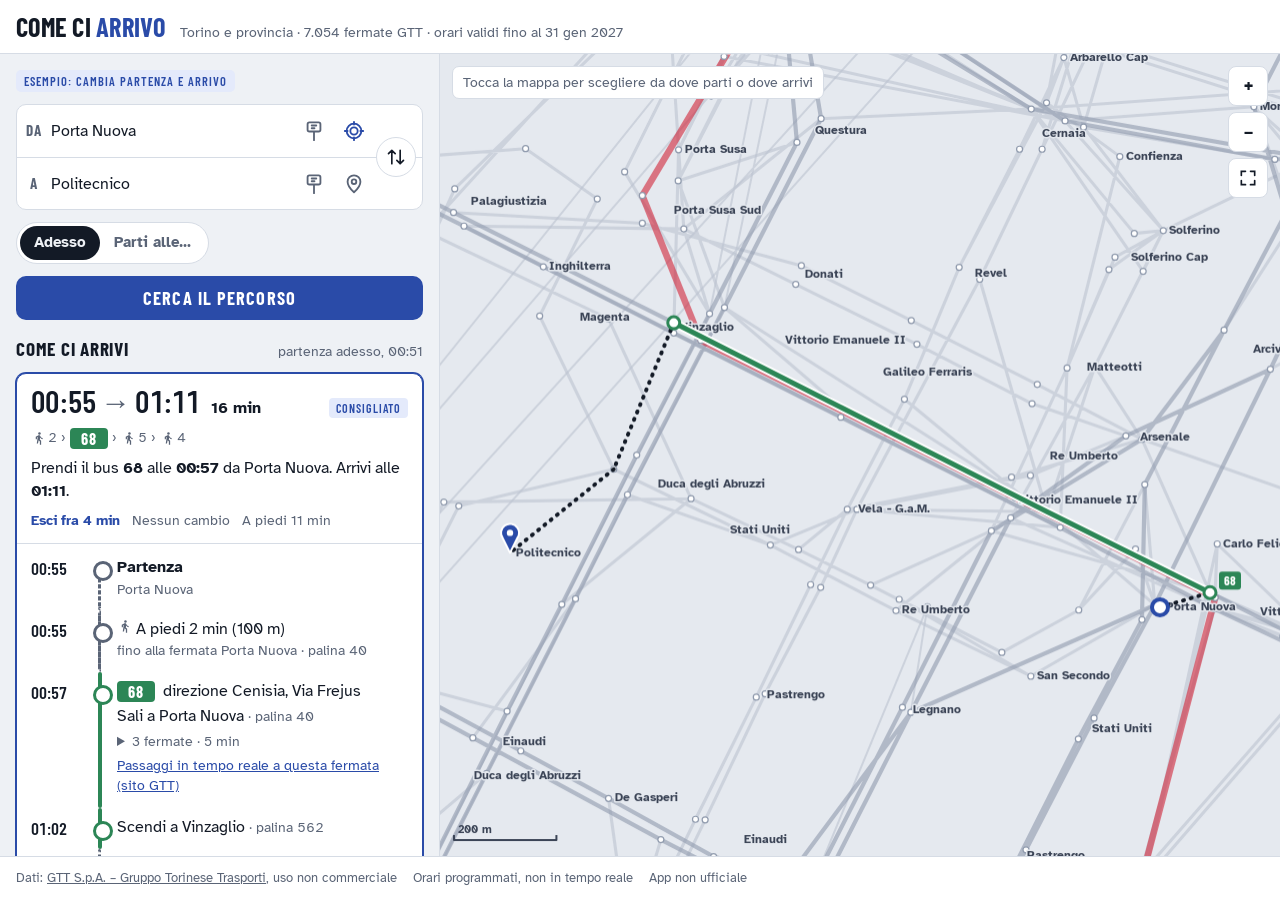
==== docs/index.html @ 172649d7 "Prima versione di Come ci arrivo Web app per Torino: dati partenza e arrivo indica linea GTT, fermat" ====
<!doctype html>
<html lang="it">
<head>
<meta charset="utf-8">
<meta name="viewport" content="width=device-width,initial-scale=1,viewport-fit=cover">
<meta name="theme-color" content="#2a4ba8">
<meta name="description" content="Percorsi con bus, tram e metro GTT a Torino: linea da prendere e orario di arrivo.">
<link rel="manifest" href="manifest.webmanifest">
<link rel="icon" href="icon-192.png">
<link rel="apple-touch-icon" href="icon-180.png">
<meta name="apple-mobile-web-app-capable" content="yes">
<meta name="apple-mobile-web-app-title" content="Come ci arrivo">
<style>:root{padding-top:env(safe-area-inset-top,0px);padding-bottom:env(safe-area-inset-bottom,0px)}[hidden]{display:none!important}</style>
</head>
<body>
<title>Come ci arrivo</title>
<meta name="claude:viewport-fit-sides" content="cover">
<link rel="preconnect" href="https://fonts.googleapis.com">
<link rel="preconnect" href="https://fonts.gstatic.com" crossorigin>
<link rel="stylesheet" href="https://fonts.googleapis.com/css2?family=Atkinson+Hyperlegible:wght@400;700&family=Barlow+Condensed:wght@400;600;700&display=swap">
<style>
/* Layout: pannello del viaggio a sinistra (sopra, su telefono), mappa della rete GTT a destra.
   Tono: palina di fermata. Numeri di linea su targhette, orari grandi in carattere condensato. */
:root {
  --bg: #eef1f5;
  --surface: #ffffff;
  --surface-2: #f6f8fb;
  --ink: #131a26;
  --muted: #5a6476;
  --line: #d6dce5;
  --accent: #2a4ba8;
  --accent-ink: #ffffff;
  --accent-soft: #e4eafb;
  --warn: #9a5b00;
  --metro: #d3263a;
  --tram: #b97800;
  --bus: #2c8656;
  --extra: #6a4bb0;
  --tour: #9a5a2a;
  --map-bg: #e5e9ef;
  --net: #bcc4d1;
  --net-strong: #8f9aad;
  --map-label: #3b4456;
  --display: "Barlow Condensed", "Arial Narrow", "Roboto Condensed", sans-serif;
  --body: "Atkinson Hyperlegible", system-ui, -apple-system, "Segoe UI", sans-serif;
  --r: 10px;
}
@media (prefers-color-scheme: dark) {
  :root:not([data-theme="light"]) {
    --bg: #0d121b; --surface: #151c28; --surface-2: #1b2331; --ink: #e8ecf3; --muted: #98a2b5;
    --line: #2a3445; --accent: #8fa8f0; --accent-ink: #0d121b; --accent-soft: #1f2b47; --warn: #e0a64a;
    --metro: #f05a69; --tram: #e2a33a; --bus: #4fbf85; --extra: #a58ae6; --tour: #d19162;
    --map-bg: #101722; --net: #2b3546; --net-strong: #48546b; --map-label: #b7c0d0;
    color-scheme: dark;
  }
}
:root[data-theme="dark"] {
  --bg: #0d121b; --surface: #151c28; --surface-2: #1b2331; --ink: #e8ecf3; --muted: #98a2b5;
  --line: #2a3445; --accent: #8fa8f0; --accent-ink: #0d121b; --accent-soft: #1f2b47; --warn: #e0a64a;
  --metro: #f05a69; --tram: #e2a33a; --bus: #4fbf85; --extra: #a58ae6; --tour: #d19162;
  --map-bg: #101722; --net: #2b3546; --net-strong: #48546b; --map-label: #b7c0d0;
  color-scheme: dark;
}

html, body { height: 100%; }
body {
  margin: 0;
  background: var(--bg);
  color: var(--ink);
  font: 16px/1.45 var(--body);
  -webkit-font-smoothing: antialiased;
}
* { box-sizing: border-box; }
button, input { font: inherit; color: inherit; }
:focus-visible { outline: 2px solid var(--accent); outline-offset: 2px; }

.app {
  min-height: 100%;
  display: grid;
  grid-template-rows: auto 1fr auto;
}

/* ---- testata ---- */
.bar {
  display: flex; flex-wrap: wrap; align-items: baseline; gap: 4px 14px;
  padding-block: 14px 10px;
  padding-left: max(16px, env(safe-area-inset-left, 0px));
  padding-right: max(16px, env(safe-area-inset-right, 0px));
  border-bottom: 1px solid var(--line);
  background: var(--surface);
}
.brand {
  margin: 0;
  font: 700 1.65rem/1 var(--display);
  letter-spacing: 0.01em;
  text-transform: uppercase;
}
.brand span { color: var(--accent); }
.feedinfo { margin: 0; color: var(--muted); font-size: 0.85rem; }

/* ---- impaginazione ---- */
.layout { display: grid; grid-template-columns: 1fr; min-height: 0; }
.panel {
  min-width: 0;
  padding-block: 16px 24px;
  padding-left: max(16px, env(safe-area-inset-left, 0px));
  padding-right: max(16px, env(safe-area-inset-right, 0px));
  display: grid; gap: 18px; align-content: start;
}
.map-wrap {
  position: relative;
  height: 62vh; min-height: 340px;
  background: var(--map-bg);
  border-top: 1px solid var(--line);
  overflow: hidden;
}
@media (min-width: 900px) {
  .app { height: 100%; }
  .layout { grid-template-columns: minmax(380px, 440px) 1fr; overflow: hidden; }
  .panel { overflow-y: auto; border-right: 1px solid var(--line); background: var(--bg); }
  .map-wrap { height: auto; min-height: 0; border-top: 0; }
}

/* ---- modulo ---- */
.plan { display: grid; gap: 12px; }
.fields {
  position: relative;
  display: grid; gap: 0;
  background: var(--surface);
  border: 1px solid var(--line);
  border-radius: var(--r);
}
.field { position: relative; display: grid; grid-template-columns: 34px 1fr auto; align-items: center; min-width: 0; }
.field + .field { border-top: 1px solid var(--line); }
.field label {
  justify-self: center;
  font: 700 0.95rem/1 var(--display); text-transform: uppercase; letter-spacing: 0.06em;
  color: var(--muted);
}
.field input {
  width: 100%; min-width: 0;
  border: 0; background: transparent;
  padding: 14px 6px 14px 0;
  font-size: 1.02rem;
}
.field input:focus { outline: none; }
.field:focus-within { box-shadow: inset 3px 0 0 var(--accent); }
.field input::placeholder { color: var(--muted); opacity: 0.85; }
.field-tools { display: flex; gap: 0; padding-right: 48px; }
.icon-btn {
  display: inline-grid; place-items: center;
  width: 40px; height: 40px;
  border: 0; border-radius: 8px; background: transparent; color: var(--muted);
  cursor: pointer;
}
.icon-btn:hover { background: var(--surface-2); color: var(--ink); }
.icon-btn svg { width: 22px; height: 22px; }
.icon-btn.gps { color: var(--accent); }
.icon-btn.palina[aria-pressed="true"] { background: var(--accent-soft); color: var(--accent); }
.suggest .s-hint { padding: 10px; color: var(--muted); font-size: 0.9rem; cursor: default; }
.suggest .s-hint:hover { background: none; }
.suggest .s-kind.pal { color: var(--accent); font-variant-numeric: tabular-nums; }
.swap {
  position: absolute; right: 6px; top: 50%; transform: translateY(-50%);
  width: 40px; height: 40px; border-radius: 50%;
  border: 1px solid var(--line); background: var(--surface); color: var(--ink);
  display: grid; place-items: center; cursor: pointer; z-index: 2;
}
.swap:hover { border-color: var(--accent); color: var(--accent); }
.swap svg { width: 20px; height: 20px; }

.suggest {
  position: absolute; left: 0; right: 0; top: 100%; z-index: 30;
  margin: 4px 0 0; padding: 4px; list-style: none;
  background: var(--surface); border: 1px solid var(--line); border-radius: var(--r);
  box-shadow: 0 10px 28px rgb(10 20 40 / 0.18);
  max-height: 340px; overflow-y: auto;
}
.suggest li {
  display: grid; grid-template-columns: 1fr auto; gap: 0 10px; align-items: center;
  padding: 8px 10px; border-radius: 7px; cursor: pointer;
}
.suggest li[aria-selected="true"], .suggest li:hover { background: var(--accent-soft); }
.suggest .s-name { font-weight: 700; min-width: 0; overflow-wrap: anywhere; }
.suggest .s-sub { grid-column: 1; color: var(--muted); font-size: 0.85rem; min-width: 0; overflow-wrap: anywhere; }
.suggest .s-kind {
  grid-column: 2; grid-row: 1 / span 2;
  font: 600 0.78rem/1 var(--display); text-transform: uppercase; letter-spacing: 0.06em; color: var(--muted);
}
.suggest .s-head {
  padding: 8px 10px 4px; cursor: default;
  font: 600 0.78rem/1 var(--display); text-transform: uppercase; letter-spacing: 0.08em; color: var(--muted);
}
.suggest .s-head:hover { background: none; }

.when { display: flex; flex-wrap: wrap; gap: 8px; align-items: center; }
.seg { display: inline-flex; border: 1px solid var(--line); border-radius: 999px; background: var(--surface); padding: 3px; }
.seg button {
  border: 0; background: transparent; border-radius: 999px; padding: 6px 14px; cursor: pointer;
  font-weight: 700; font-size: 0.92rem; color: var(--muted);
}
.seg button[aria-pressed="true"] { background: var(--ink); color: var(--bg); }
.when-at { display: flex; gap: 6px; flex-wrap: wrap; }
.when-at input {
  border: 1px solid var(--line); border-radius: 8px; background: var(--surface);
  padding: 6px 8px; min-height: 38px;
}
.go {
  border: 0; border-radius: var(--r); cursor: pointer;
  background: var(--accent); color: var(--accent-ink);
  padding: 13px 16px;
  font: 700 1.15rem/1 var(--display); text-transform: uppercase; letter-spacing: 0.06em;
}
.go:hover { filter: brightness(1.08); }
.msg { margin: 0; color: var(--warn); font-size: 0.92rem; }
.msg:empty { display: none; }
.example {
  justify-self: start;
  font: 600 0.78rem/1 var(--display); text-transform: uppercase; letter-spacing: 0.08em;
  color: var(--accent); background: var(--accent-soft); padding: 5px 8px; border-radius: 5px;
}

/* ---- risultati ---- */
.results { display: grid; gap: 10px; }
.results-head { display: flex; justify-content: space-between; align-items: baseline; gap: 8px; flex-wrap: wrap; }
.results-head h2 { margin: 0; font: 700 1.2rem/1.1 var(--display); text-transform: uppercase; letter-spacing: 0.04em; }
.results-head p { margin: 0; color: var(--muted); font-size: 0.88rem; }
.empty {
  margin: 0; padding: 14px 16px; border: 1px dashed var(--line); border-radius: var(--r);
  color: var(--muted); background: var(--surface);
}
.empty strong { color: var(--ink); }

.trip {
  background: var(--surface); border: 1px solid var(--line); border-radius: var(--r);
  overflow: hidden;
}
.trip[aria-current="true"] { border-color: var(--accent); box-shadow: 0 0 0 1px var(--accent); }
.trip-sum {
  display: grid; gap: 8px; width: 100%; text-align: left;
  padding: 12px 14px; border: 0; background: transparent; cursor: pointer;
}
.trip-top { display: flex; align-items: baseline; gap: 10px; flex-wrap: wrap; }
.times { font: 600 1.9rem/1 var(--display); font-variant-numeric: tabular-nums; letter-spacing: 0.01em; }
.times .arrow { color: var(--muted); font-weight: 400; margin: 0 4px; }
.dur { font-weight: 700; }
.tag {
  margin-left: auto;
  font: 600 0.75rem/1 var(--display); text-transform: uppercase; letter-spacing: 0.08em;
  padding: 4px 7px; border-radius: 4px; background: var(--accent-soft); color: var(--accent);
}
.tag.quiet { background: var(--surface-2); color: var(--muted); }
.lead { margin: 0; font-size: 1rem; }
.lead b { font-weight: 700; }
.meta { margin: 0; color: var(--muted); font-size: 0.86rem; display: flex; flex-wrap: wrap; gap: 2px 12px; }
.meta .soon { color: var(--accent); font-weight: 700; }

.chain { display: flex; flex-wrap: wrap; align-items: center; gap: 4px; }
.chain .sep { color: var(--muted); font-size: 0.8rem; }
.walkchip { display: inline-flex; align-items: center; gap: 2px; color: var(--muted); font-size: 0.86rem; font-variant-numeric: tabular-nums; }
.walkchip svg { width: 15px; height: 15px; }

.badge {
  display: inline-flex; align-items: center; justify-content: center;
  min-width: 2.3em; padding: 3px 6px 2px; border-radius: 4px;
  font: 700 1.02rem/1 var(--display); letter-spacing: 0.02em; color: #fff;
  background: var(--bus);
}
.badge.m-metro { background: var(--metro); }
.badge.m-tram { background: var(--tram); }
.badge.m-extra { background: var(--extra); }
.badge.m-tour { background: var(--tour); }
:root[data-theme="dark"] .badge { color: #0d121b; }
@media (prefers-color-scheme: dark) { :root:not([data-theme="light"]) .badge { color: #0d121b; } }

/* ---- passi del viaggio ---- */
.steps { list-style: none; margin: 0; padding: 4px 14px 14px; border-top: 1px solid var(--line); }
.step { display: grid; grid-template-columns: 52px 18px 1fr; gap: 0 8px; }
.step .st-time { font: 600 1.05rem/1.5 var(--display); font-variant-numeric: tabular-nums; padding-top: 8px; }
.step .st-rail { position: relative; }
.step .st-rail::before {
  content: ""; position: absolute; left: 7px; top: 0; bottom: 0; width: 4px; border-radius: 2px;
  background: var(--rail, var(--line));
}
.step.walk .st-rail::before { background: none; border-left: 3px dotted var(--muted); width: 0; left: 7px; }
.step .st-rail::after {
  content: ""; position: absolute; left: 2px; top: 13px; width: 14px; height: 14px; border-radius: 50%;
  background: var(--surface); border: 3px solid var(--rail, var(--muted));
}
.step.walk .st-rail::after { border-color: var(--muted); }
.step.end .st-rail::before { bottom: auto; height: 20px; }
.step.start .st-rail::before { top: 20px; }
.st-body { padding: 8px 0 10px; min-width: 0; }
.st-body p { margin: 0; overflow-wrap: anywhere; }
.st-body .st-sub { color: var(--muted); font-size: 0.88rem; }
.st-body .st-line { display: flex; gap: 8px; align-items: center; flex-wrap: wrap; margin-bottom: 2px; }
.code { font-variant-numeric: tabular-nums; color: var(--muted); font-size: 0.86rem; }
.st-body details { margin-top: 4px; font-size: 0.88rem; }
.st-body summary { cursor: pointer; color: var(--muted); }
.st-body details ol { margin: 4px 0 0; padding-left: 1.2em; color: var(--muted); }
.st-body details li { font-variant-numeric: tabular-nums; }
.live { display: inline-block; margin-top: 4px; font-size: 0.86rem; color: var(--accent); }
.wait { color: var(--muted); font-size: 0.86rem; padding: 0 0 6px; }

/* ---- mappa ---- */
#map { position: absolute; inset: 0; width: 100%; height: 100%; touch-action: none; cursor: grab; display: block; }
#map.dragging { cursor: grabbing; }
.map-ctrl {
  position: absolute; right: 12px; top: 12px; display: grid; gap: 6px;
}
.map-ctrl button {
  width: 40px; height: 40px; border-radius: 8px; border: 1px solid var(--line);
  background: var(--surface); color: var(--ink); cursor: pointer; display: grid; place-items: center;
  font: 700 1.3rem/1 var(--display);
}
.map-ctrl svg { width: 20px; height: 20px; }
.map-hint {
  position: absolute; left: 12px; top: 12px; margin: 0; max-width: calc(100% - 80px);
  padding: 6px 10px; border-radius: 7px; background: var(--surface); border: 1px solid var(--line);
  font-size: 0.85rem; color: var(--muted);
}
.map-pop {
  position: absolute; z-index: 5; width: 230px;
  background: var(--surface); border: 1px solid var(--line); border-radius: var(--r);
  box-shadow: 0 10px 28px rgb(10 20 40 / 0.22);
  padding: 10px; display: grid; gap: 8px;
}
.map-pop p { margin: 0; font-weight: 700; overflow-wrap: anywhere; }
.map-pop .st-sub { font-weight: 400; color: var(--muted); font-size: 0.85rem; }
.map-pop .pop-actions { display: grid; grid-template-columns: 1fr 1fr; gap: 6px; }
.map-pop button {
  border: 1px solid var(--line); border-radius: 7px; background: var(--surface-2); padding: 8px 6px; cursor: pointer;
  font-weight: 700; font-size: 0.9rem;
}
.map-pop button:hover { border-color: var(--accent); color: var(--accent); }

/* ---- piede ---- */
.foot {
  padding-block: 12px;
  padding-left: max(16px, env(safe-area-inset-left, 0px));
  padding-right: max(16px, env(safe-area-inset-right, 0px));
  border-top: 1px solid var(--line); background: var(--surface);
  color: var(--muted); font-size: 0.8rem;
  display: flex; flex-wrap: wrap; gap: 4px 16px;
}
.foot a { color: inherit; }

.loading { display: grid; gap: 8px; }
.loading .bar-skel { height: 64px; border-radius: var(--r); background: var(--surface); border: 1px solid var(--line); }

@media (prefers-reduced-motion: no-preference) {
  .trip { transition: border-color 0.15s, box-shadow 0.15s; }
}

</style>

<div class="app">
  <header class="bar">
    <h1 class="brand">Come ci <span>arrivo</span></h1>
    <p class="feedinfo" id="feedinfo">Torino e provincia · bus, tram e metro GTT</p>
  </header>

  <main class="layout">
    <section class="panel" aria-label="Viaggio">
      <form class="plan" id="plan" autocomplete="off">
        <span class="example" id="example" hidden>Esempio: cambia partenza e arrivo</span>
        <div class="fields">
          <div class="field" id="field-from">
            <label for="from-input">Da</label>
            <input id="from-input" type="text" inputmode="search" placeholder="Fermata, via o palina" aria-autocomplete="list" aria-controls="from-suggest">
            <div class="field-tools">
              <button type="button" class="icon-btn palina" id="from-palina" title="Scrivi il numero di palina" aria-label="Partenza: scrivi il numero di palina" aria-pressed="false">
                <svg viewBox="0 0 24 24" fill="none" stroke="currentColor" stroke-width="2" stroke-linecap="round" stroke-linejoin="round"><path d="M12 22v-9"/><rect x="5" y="2.5" width="14" height="10" rx="2"/><path d="M9.5 6h5M9.5 9h3"/></svg>
              </button>
              <button type="button" class="icon-btn gps" id="from-gps" title="Usa la mia posizione" aria-label="Usa la mia posizione">
                <svg viewBox="0 0 24 24" fill="none" stroke="currentColor" stroke-width="2" stroke-linecap="round"><circle cx="12" cy="12" r="4"/><path d="M12 2v3M12 19v3M2 12h3M19 12h3"/><circle cx="12" cy="12" r="8"/></svg>
              </button>
            </div>
            <ul class="suggest" id="from-suggest" role="listbox" hidden></ul>
          </div>
          <div class="field" id="field-to">
            <label for="to-input">A</label>
            <input id="to-input" type="text" inputmode="search" placeholder="Dove vuoi andare?" aria-autocomplete="list" aria-controls="to-suggest">
            <div class="field-tools">
              <button type="button" class="icon-btn palina" id="to-palina" title="Scrivi il numero di palina" aria-label="Arrivo: scrivi il numero di palina" aria-pressed="false">
                <svg viewBox="0 0 24 24" fill="none" stroke="currentColor" stroke-width="2" stroke-linecap="round" stroke-linejoin="round"><path d="M12 22v-9"/><rect x="5" y="2.5" width="14" height="10" rx="2"/><path d="M9.5 6h5M9.5 9h3"/></svg>
              </button>
              <button type="button" class="icon-btn" id="to-map" title="Scegli sulla mappa" aria-label="Scegli l'arrivo sulla mappa">
                <svg viewBox="0 0 24 24" fill="none" stroke="currentColor" stroke-width="2" stroke-linejoin="round"><path d="M12 21s-7-6.2-7-11.5A7 7 0 0 1 19 9.5C19 14.8 12 21 12 21z"/><circle cx="12" cy="9.5" r="2.5"/></svg>
              </button>
            </div>
            <ul class="suggest" id="to-suggest" role="listbox" hidden></ul>
          </div>
          <button type="button" class="swap" id="swap" title="Inverti partenza e arrivo" aria-label="Inverti partenza e arrivo">
            <svg viewBox="0 0 24 24" fill="none" stroke="currentColor" stroke-width="2" stroke-linecap="round" stroke-linejoin="round"><path d="M7 4v16M3 8l4-4 4 4M17 20V4M13 16l4 4 4-4"/></svg>
          </button>
        </div>

        <div class="when">
          <div class="seg" role="group" aria-label="Quando parti">
            <button type="button" id="when-now" aria-pressed="true">Adesso</button>
            <button type="button" id="when-later" aria-pressed="false">Parti alle…</button>
          </div>
          <div class="when-at" id="when-at" hidden>
            <input type="date" id="when-date" aria-label="Giorno">
            <input type="time" id="when-time" aria-label="Ora" step="60">
          </div>
        </div>

        <button type="submit" class="go" id="go">Cerca il percorso</button>
        <p class="msg" id="msg" role="status"></p>
      </form>

      <section class="results" id="results" aria-live="polite">
        <div class="loading"><div class="bar-skel"></div><div class="bar-skel"></div></div>
      </section>
    </section>

    <section class="map-wrap" id="map-wrap" aria-label="Mappa della rete">
      <canvas id="map" aria-label="Mappa delle linee GTT. Tocca un punto per partire o arrivare lì."></canvas>
      <p class="map-hint" id="map-hint">Tocca la mappa per scegliere da dove parti o dove arrivi</p>
      <div class="map-ctrl">
        <button type="button" id="zoom-in" aria-label="Ingrandisci">+</button>
        <button type="button" id="zoom-out" aria-label="Rimpicciolisci">−</button>
        <button type="button" id="zoom-fit" aria-label="Inquadra il percorso">
          <svg viewBox="0 0 24 24" fill="none" stroke="currentColor" stroke-width="2" stroke-linecap="round"><path d="M4 9V4h5M20 9V4h-5M4 15v5h5M20 15v5h-5"/></svg>
        </button>
      </div>
      <div class="map-pop" id="map-pop" hidden></div>
    </section>
  </main>

  <footer class="foot">
    <span>Dati: <a href="https://www.gtt.to.it" target="_blank" rel="noopener">GTT S.p.A. – Gruppo Torinese Trasporti</a>, uso non commerciale</span>
    <span>Orari programmati, non in tempo reale</span>
    <span>App non ufficiale</span>
  </footer>
</div>

<script>
/* Calcolo dei percorsi sui dati GTT (algoritmo RAPTOR).
 * Funziona sia nel browser (window.GTTRouter) sia in Node (module.exports). */
(function (root) {
  'use strict';

  const WALK_SPEED = 1.3;       // m/s a piedi
  const DETOUR = 1.3;           // le strade non sono in linea d'aria
  const TRANSFER_RADIUS = 400;  // m, cambio a piedi tra fermate vicine
  const ACCESS_RADIUS = 1000;   // m, fermate raggiungibili a piedi da partenza/arrivo
  const MAX_ACCESS_RADIUS = 2500;
  const MAX_WALK_ONLY = 35 * 60; // s, oltre non proponiamo di andare solo a piedi
  const SLACK = 60;             // s di margine per ogni cambio
  const MAX_ROUNDS = 5;         // fino a 4 cambi
  const INF = 1e9;
  const DAY = 86400;

  function walkSecs(m) { return Math.round(m * DETOUR / WALK_SPEED); }

  function dist(lat1, lon1, lat2, lon2) {
    const x = (lon2 - lon1) * Math.cos((lat1 + lat2) * Math.PI / 360) * 111320;
    const y = (lat2 - lat1) * 110574;
    return Math.sqrt(x * x + y * y);
  }

  function parseYmd(s) {
    return Date.UTC(+s.slice(0, 4), +s.slice(4, 6) - 1, +s.slice(6, 8));
  }

  class Network {
    constructor(data) {
      this.feed = data.feed;
      const S = data.stops;
      const n = this.nStops = S.code.length;
      this.code = S.code; this.name = S.name; this.desc = S.desc; this.city = S.city;
      this.lat = new Float64Array(n); this.lon = new Float64Array(n);
      for (let i = 0; i < n; i++) { this.lat[i] = S.lat[i] / 1e5; this.lon[i] = S.lon[i] / 1e5; }
      this.routes = data.routes.map(([short, long, type, agency]) => ({ short, long, type, agency }));
      this.services = data.services;
      this.patterns = data.patterns.map((p) => {
        const stops = Int32Array.from(p.s);
        const profs = p.p.map((d) => {
          const c = new Int32Array(d.length + 1);
          for (let i = 0; i < d.length; i++) c[i + 1] = c[i] + d[i];
          return c;
        });
        const m = p.t.length / 3;
        const svc = new Int32Array(m), start = new Int32Array(m), prof = new Int32Array(m);
        for (let k = 0; k < m; k++) { svc[k] = p.t[3 * k]; start[k] = p.t[3 * k + 1]; prof[k] = p.t[3 * k + 2]; }
        return { route: p.r, head: p.h, stops, profs, svc, start, prof, n: m };
      });

      // fermata -> elenco di (pattern, posizione)
      const cnt = new Int32Array(n + 1);
      this.patterns.forEach((P) => P.stops.forEach((s) => cnt[s + 1]++));
      for (let i = 0; i < n; i++) cnt[i + 1] += cnt[i];
      this.spOff = cnt;
      const fill = cnt.slice(0, n);
      this.spPat = new Int32Array(cnt[n]); this.spPos = new Int32Array(cnt[n]);
      this.patterns.forEach((P, pi) => P.stops.forEach((s, pos) => {
        const j = fill[s]++; this.spPat[j] = pi; this.spPos[j] = pos;
      }));

      // griglia per trovare le fermate vicine
      this.cell = 0.005;
      this.grid = new Map();
      for (let i = 0; i < n; i++) {
        const key = this._key(Math.floor(this.lat[i] / this.cell), Math.floor(this.lon[i] / this.cell));
        let a = this.grid.get(key); if (!a) this.grid.set(key, (a = []));
        a.push(i);
      }

      // cambi a piedi tra fermate vicine
      this.transfers = new Array(n);
      for (let i = 0; i < n; i++) {
        this.transfers[i] = this.nearStops(this.lat[i], this.lon[i], TRANSFER_RADIUS)
          .filter((x) => x.s !== i).map((x) => [x.s, walkSecs(x.d)]);
      }
      this._tt = new Map();
      this.feedStart = parseYmd(this.feed.start);
    }

    _key(a, b) { return a * 100000 + b; }

    nearStops(lat, lon, radius) {
      const out = [];
      const cl = Math.ceil(radius / 550) + 1;
      const a0 = Math.floor(lat / this.cell), b0 = Math.floor(lon / this.cell);
      for (let a = a0 - cl; a <= a0 + cl; a++) {
        for (let b = b0 - cl; b <= b0 + cl; b++) {
          const g = this.grid.get(this._key(a, b)); if (!g) continue;
          for (const s of g) {
            const d = dist(lat, lon, this.lat[s], this.lon[s]);
            if (d <= radius) out.push({ s, d });
          }
        }
      }
      out.sort((x, y) => x.d - y.d);
      return out;
    }

    nearestStop(lat, lon) {
      for (const r of [300, 1000, 3000, 10000]) {
        const a = this.nearStops(lat, lon, r);
        if (a.length) return a[0];
      }
      return null;
    }

    /** Indice del giorno rispetto all'inizio del feed (date come anno, mese 1-12, giorno). */
    dayIndex(y, m, d) { return Math.round((Date.UTC(y, m - 1, d) - this.feedStart) / DAY / 1000); }

    inFeed(day) { return day >= 0 && day < this.feed.days; }

    /** Corse attive in un giorno di servizio: quelle del giorno, quelle della sera prima
     *  che proseguono dopo mezzanotte, e le prime del mattino dopo. */
    timetable(day) {
      if (this._tt.has(day)) return this._tt.get(day);
      const sv = this.services;
      const on = (svc, d) => d >= 0 && d < this.feed.days && sv[svc].charCodeAt(d) === 49;
      const tt = this.patterns.map((P) => {
        const st = [], pr = [], id = [];
        for (let k = 0; k < P.n; k++) {
          const last = P.profs[P.prof[k]][P.stops.length - 1];
          if (on(P.svc[k], day - 1) && P.start[k] + last >= DAY) { st.push(P.start[k] - DAY); pr.push(P.prof[k]); id.push(k); }
          if (on(P.svc[k], day)) { st.push(P.start[k]); pr.push(P.prof[k]); id.push(k); }
          if (on(P.svc[k], day + 1) && P.start[k] < 10 * 3600) { st.push(P.start[k] + DAY); pr.push(P.prof[k]); id.push(k); }
        }
        const ord = st.map((_, i) => i).sort((a, b) => st[a] - st[b]);
        return {
          n: ord.length,
          start: Int32Array.from(ord, (i) => st[i]),
          prof: Int32Array.from(ord, (i) => pr[i]),
          id: Int32Array.from(ord, (i) => id[i]),
        };
      });
      if (this._tt.size > 3) this._tt.clear();
      this._tt.set(day, tt);
      return tt;
    }

    _access(lat, lon, stops) {
      if (stops && stops.length) {
        const extra = this.nearStops(lat, lon, 500);
        const seen = new Set();
        const out = [];
        for (const s of stops) { seen.add(s); out.push({ s, d: dist(lat, lon, this.lat[s], this.lon[s]) }); }
        for (const x of extra) if (!seen.has(x.s)) out.push(x);
        return out.map((x) => ({ s: x.s, d: x.d, w: walkSecs(x.d) }));
      }
      let a = this.nearStops(lat, lon, ACCESS_RADIUS);
      if (a.length < 4) a = this.nearStops(lat, lon, MAX_ACCESS_RADIUS).slice(0, 12);
      return a.map((x) => ({ s: x.s, d: x.d, w: walkSecs(x.d) }));
    }

    /** Una ricerca RAPTOR: restituisce i percorsi ottimi per numero di cambi. */
    _search(day, t0, access, egress, from, to) {
      const n = this.nStops;
      const tt = this.timetable(day);
      const arr = [new Float64Array(n).fill(INF)];
      const par = [new Array(n)];
      const best = new Float64Array(n).fill(INF);
      let marked = new Set();
      for (const a of access) {
        const t = t0 + a.w;
        if (t < arr[0][a.s]) { arr[0][a.s] = t; best[a.s] = t; par[0][a.s] = { t: 'a', w: a.w, d: a.d }; marked.add(a.s); }
      }
      const egW = new Map();
      for (const e of egress) if (!egW.has(e.s) || egW.get(e.s).w > e.w) egW.set(e.s, e);
      let bestTarget = INF;
      const found = [];

      for (let k = 1; k <= MAX_ROUNDS && marked.size; k++) {
        arr[k] = Float64Array.from(arr[k - 1]);
        par[k] = new Array(n);
        const Q = new Map();
        for (const s of marked) {
          for (let j = this.spOff[s]; j < this.spOff[s + 1]; j++) {
            const p = this.spPat[j], pos = this.spPos[j];
            const q = Q.get(p);
            if (q === undefined || pos < q) Q.set(p, pos);
          }
        }
        const improved = new Set();
        const prev = arr[k - 1];
        const cur = arr[k];
        for (const [pi, pos0] of Q) {
          const P = this.patterns[pi], T = tt[pi];
          if (!T.n) continue;
          const L = P.stops.length;
          let trip = -1, bPos = -1;
          for (let pos = pos0; pos < L; pos++) {
            const s = P.stops[pos];
            if (trip >= 0) {
              const a = T.start[trip] + P.profs[T.prof[trip]][pos];
              if (a < best[s] && a < bestTarget) {
                cur[s] = a; best[s] = a;
                par[k][s] = { t: 'r', p: pi, trip, b: bPos, a: pos };
                improved.add(s);
              }
            }
            if (prev[s] < INF && pos < L - 1) {
              const ready = prev[s] + (k > 1 ? SLACK : 0);
              if (trip < 0 || ready < T.start[trip] + P.profs[T.prof[trip]][pos]) {
                let lo = 0, hi = trip < 0 ? T.n : trip;
                while (lo < hi) {
                  const mid = (lo + hi) >> 1;
                  if (T.start[mid] + P.profs[T.prof[mid]][pos] >= ready) hi = mid; else lo = mid + 1;
                }
                if (lo < (trip < 0 ? T.n : trip)) { trip = lo; bPos = pos; }
              }
            }
          }
        }
        // cambi a piedi
        marked = new Set(improved);
        const queue = Array.from(improved);
        while (queue.length) {
          const s = queue.pop();
          for (const [s2, w] of this.transfers[s]) {
            const a = cur[s] + w;
            if (a < best[s2] && a < bestTarget) {
              cur[s2] = a; best[s2] = a;
              par[k][s2] = { t: 'w', from: s, w };
              if (!marked.has(s2)) marked.add(s2);
            }
          }
        }
        // destinazione
        let bestE = -1;
        for (const s of marked) {
          const e = egW.get(s);
          if (e && cur[s] + e.w < bestTarget) { bestTarget = cur[s] + e.w; bestE = s; }
        }
        if (bestE >= 0) found.push(this._rebuild(k, bestE, egW.get(bestE), arr, par, tt, from, to, bestTarget));
      }
      return found;
    }

    _rebuild(k, e, eg, arr, par, tt, from, to, arrival) {
      const legs = [];
      const stopPt = (s) => ({ stop: s, lat: this.lat[s], lon: this.lon[s] });
      legs.push({ type: 'walk', from: stopPt(e), to, dur: eg.w, dist: eg.d, start: arrival - eg.w, end: arrival });
      let s = e, kk = k;
      while (kk > 0) {
        let p = par[kk][s];
        while (!p && kk > 0) { kk--; p = par[kk][s]; }
        if (kk === 0) break;
        while (p && p.t === 'w') {
          legs.unshift({ type: 'walk', from: stopPt(p.from), to: stopPt(s), dur: p.w,
            dist: dist(this.lat[p.from], this.lon[p.from], this.lat[s], this.lon[s]),
            start: arr[kk][s] - p.w, end: arr[kk][s] });
          s = p.from; p = par[kk][s];
        }
        if (!p || p.t !== 'r') break;
        const P = this.patterns[p.p], T = tt[p.p];
        const c = P.profs[T.prof[p.trip]];
        const base = T.start[p.trip];
        const times = [];
        const stops = [];
        for (let i = p.b; i <= p.a; i++) { stops.push(P.stops[i]); times.push(base + c[i]); }
        legs.unshift({
          type: 'ride', pattern: p.p, route: P.route, head: P.head,
          trip: T.id[p.trip], boardPos: p.b, alightPos: p.a,
          from: stopPt(P.stops[p.b]), to: stopPt(P.stops[p.a]),
          start: base + c[p.b], end: base + c[p.a], stops, times,
        });
        s = P.stops[p.b];
        kk--;
      }
      const p0 = par[0][s];
      const firstRide = legs.find((l) => l.type === 'ride');
      if (p0 && firstRide) {
        legs.unshift({ type: 'walk', from, to: stopPt(s), dur: p0.w, dist: p0.d,
          start: firstRide.start - p0.w, end: firstRide.start });
      }
      // le camminate intermedie partono appena scesi
      return finish(legs, from, to);
    }

    /** Cerca i percorsi.
     * q = { from:{lat,lon,stops?}, to:{lat,lon,stops?}, day, time (secondi dalla mezzanotte) } */
    plan(q) {
      const from = { lat: q.from.lat, lon: q.from.lon };
      const to = { lat: q.to.lat, lon: q.to.lon };
      const out = [];
      const direct = dist(from.lat, from.lon, to.lat, to.lon);
      const walkOnly = walkSecs(direct);
      if (walkOnly <= MAX_WALK_ONLY) {
        out.push(finish([{ type: 'walk', from, to, dur: walkOnly, dist: direct, start: q.time, end: q.time + walkOnly }], from, to));
      }
      if (!this.inFeed(q.day) && !this.inFeed(q.day - 1)) return { journeys: out, reason: 'outside' };
      const access = this._access(from.lat, from.lon, q.from.stops);
      const egress = this._access(to.lat, to.lon, q.to.stops);
      if (!access.length || !egress.length) return { journeys: out, reason: access.length ? 'noEgress' : 'noAccess' };

      let t = q.time;
      for (let i = 0; i < 4; i++) {
        const res = this._search(q.day, t, access, egress, from, to).filter((j) => j.rides > 0);
        if (!res.length) break;
        out.push(...(i === 0 ? res : [res[res.length - 1]]));
        const fastest = res[res.length - 1];
        t = Math.max(t + 60, fastest.leave + 60);
      }
      return { journeys: prune(out), reason: null };
    }
  }

  function finish(legs, from, to) {
    const rides = legs.filter((l) => l.type === 'ride');
    return {
      legs, rides: rides.length, transfers: Math.max(0, rides.length - 1),
      leave: legs[0].start, arrive: legs[legs.length - 1].end,
      walk: legs.filter((l) => l.type === 'walk').reduce((a, l) => a + l.dur, 0),
      key: rides.map((r) => `${r.pattern}:${r.trip}:${r.boardPos}:${r.alightPos}`).join('|') || 'walk',
    };
  }

  function prune(list) {
    const uniq = new Map();
    for (const j of list) if (!uniq.has(j.key)) uniq.set(j.key, j);
    const a = Array.from(uniq.values());
    const keep = a.filter((j) => !a.some((o) => o !== j && (
      // o e' meglio sotto ogni aspetto
      (o.leave >= j.leave && o.arrive <= j.arrive && o.transfers <= j.transfers &&
        o.walk <= j.walk + 120 &&
        (o.leave > j.leave || o.arrive < j.arrive || o.transfers < j.transfers || o.walk < j.walk)) ||
      // o parte quasi alla stessa ora, arriva molto prima e con meno cambi
      (o.leave >= j.leave - 300 && o.arrive + 600 <= j.arrive && o.transfers <= j.transfers))));
    // ordine: arrivo, con 3 minuti di "costo" per ogni cambio e un peso per le camminate lunghe
    const cost = (j) => j.arrive + 180 * j.transfers + (j.rides ? 0.5 : 1) * Math.max(0, j.walk - 600);
    keep.sort((x, y) => cost(x) - cost(y) || y.leave - x.leave);
    return keep.slice(0, 6);
  }

  const api = { Network, dist, walkSecs };
  if (typeof module !== 'undefined' && module.exports) module.exports = api;
  else root.GTTRouter = api;
})(typeof window !== 'undefined' ? window : globalThis);

</script>
<script>
(function () {
  'use strict';
  const R = window.GTTRouter;
  const $ = (id) => document.getElementById(id);

  function h(tag, attrs, ...kids) {
    const e = document.createElement(tag);
    if (attrs) {
      for (const [k, v] of Object.entries(attrs)) {
        if (v == null || v === false) continue;
        if (k === 'class') e.className = v;
        else if (k === 'text') e.textContent = v;
        else if (k.startsWith('on')) e.addEventListener(k.slice(2), v);
        else e.setAttribute(k, v === true ? '' : String(v));
      }
    }
    for (const c of kids.flat()) {
      if (c == null || c === false) continue;
      e.append(c.nodeType ? c : document.createTextNode(String(c)));
    }
    return e;
  }
  function icon(svg) { const s = document.createElement('span'); s.innerHTML = svg; return s.firstChild; }
  const WALK_SVG = '<svg viewBox="0 0 24 24" fill="currentColor" aria-hidden="true"><circle cx="13.5" cy="4" r="2"/><path d="M11.3 7.2 7.6 9v4h1.9v-2.8l1.3-.6-1.6 10.4h2l1-5.3 2 2V22h2v-6.3l-2.1-2.1.6-3.3A5.5 5.5 0 0 0 18.6 13v-2a3.6 3.6 0 0 1-3.1-1.9l-1-1.6a2.1 2.1 0 0 0-3.2-.3z"/></svg>';

  const store = {
    get(k, d) { try { const v = localStorage.getItem(k); return v ? JSON.parse(v) : d; } catch (e) { return d; } },
    set(k, v) { try { localStorage.setItem(k, JSON.stringify(v)); } catch (e) { /* niente */ } },
  };

  // ---------- tempo ----------
  function romeNow() {
    const f = new Intl.DateTimeFormat('en-GB', { timeZone: 'Europe/Rome', year: 'numeric', month: '2-digit', day: '2-digit', hour: '2-digit', minute: '2-digit', second: '2-digit', hour12: false });
    const p = {};
    for (const x of f.formatToParts(new Date())) p[x.type] = x.value;
    return { y: +p.year, m: +p.month, d: +p.day, secs: (+p.hour % 24) * 3600 + (+p.minute) * 60 + (+p.second) };
  }
  const pad = (n) => String(n).padStart(2, '0');
  function hm(t) {
    const mins = Math.floor(t / 60);
    const hh = ((Math.floor(mins / 60) % 24) + 24) % 24;
    return `${pad(hh)}:${pad(((mins % 60) + 60) % 60)}`;
  }
  function dur(sec) {
    const m = Math.max(1, Math.round(sec / 60));
    return m < 60 ? `${m} min` : `${Math.floor(m / 60)} h${m % 60 ? ' ' + (m % 60) + ' min' : ''}`;
  }
  function meters(m) { return m < 950 ? `${Math.round(m / 10) * 10} m` : `${(m / 1000).toFixed(1).replace('.', ',')} km`; }
  const MONTHS = ['gen', 'feb', 'mar', 'apr', 'mag', 'giu', 'lug', 'ago', 'set', 'ott', 'nov', 'dic'];
  function ymdLabel(s) { return `${+s.slice(6, 8)} ${MONTHS[+s.slice(4, 6) - 1]} ${s.slice(0, 4)}`; }
  function ymdIso(s) { return `${s.slice(0, 4)}-${s.slice(4, 6)}-${s.slice(6, 8)}`; }

  // ---------- linee ----------
  function mode(r) {
    if (r.agency === 'T') return 'tour';
    if (r.type === 1) return 'metro';
    if (r.type === 0) return 'tram';
    if (r.agency === 'E') return 'extra';
    return 'bus';
  }
  function noun(r) {
    const m = mode(r);
    if (m === 'metro') return 'la metro';
    if (m === 'tram') return 'il tram';
    if (r.type === 7) return 'la cremagliera';
    if (m === 'tour' && r.type === 0) return 'il tram storico';
    return 'il bus';
  }
  function badge(r) { return h('span', { class: `badge m-${mode(r)}`, text: r.short.replace(/\/$/, '/') }); }
  const liveUrl = (code) => `https://www.gtt.to.it/cms/percorari/arrivi?option=com_gtt&view=palina&palina=${encodeURIComponent(code)}`;

  // ---------- ricerca luoghi ----------
  function norm(s) {
    return s.normalize('NFD').replace(/[̀-ͯ]/g, '').toLowerCase()
      .replace(/\bc\.\s*so\b|\bcso\b/g, 'corso ')
      .replace(/\bp\.\s*z?za\b|\bpzz?a\b/g, 'piazza ')
      .replace(/\bp\.\s*le\b/g, 'piazzale ')
      .replace(/\bv\.\s*le\b/g, 'viale ')
      .replace(/\bl\.\s*go\b/g, 'largo ')
      .replace(/\bstr\.\s*/g, 'strada ')
      .replace(/\bstaz\.\s*/g, 'stazione ')
      .replace(/\bc\.\s*(?=[a-z])/g, 'corso ')
      .replace(/\bv\.\s*(?=[a-z])/g, 'via ')
      .replace(/[^a-z0-9]+/g, ' ').trim();
  }

  let net = null;
  let places = [];
  const byCode = new Map();

  function buildPlaces() {
    const groups = new Map();
    for (let s = 0; s < net.nStops; s++) {
      byCode.set(String(net.code[s]), s);
      const key = norm(net.name[s]) + '|' + net.city[s];
      let arr = groups.get(key);
      if (!arr) groups.set(key, (arr = []));
      let c = arr.find((c) => R.dist(c.lat, c.lon, net.lat[s], net.lon[s]) < 450);
      if (!c) arr.push((c = { stops: [], lat: net.lat[s], lon: net.lon[s] }));
      c.stops.push(s);
    }
    places = [];
    for (const arr of groups.values()) {
      for (const c of arr) {
        const s0 = c.stops[0];
        let lat = 0, lon = 0;
        for (const s of c.stops) { lat += net.lat[s]; lon += net.lon[s]; }
        lat /= c.stops.length; lon /= c.stops.length;
        const descs = [...new Set(c.stops.map((s) => net.desc[s]).filter(Boolean))];
        const label = net.name[s0];
        const city = net.city[s0];
        const nameN = norm(label);
        const extra = descs.find((d) => norm(d) !== nameN);
        const codes = c.stops.map((s) => net.code[s]);
        const sub = [codes.length > 1 ? `Paline ${codes.slice(0, 3).join(', ')}${codes.length > 3 ? '…' : ''}` : `Palina ${codes[0]}`,
          extra, city !== 'Torino' ? city : null].filter(Boolean).join(' · ');
        const nums = [];
        for (const d of descs) for (const m of d.matchAll(/\b(\d{1,4})\b/g)) nums.push(+m[1]);
        places.push({
          kind: 'stop', label, sub, city, lat, lon, stops: c.stops, nums,
          nameTok: nameN.split(' '), tok: norm([label, ...descs, city].join(' ')).split(' '),
        });
      }
    }
  }

  function stopPlace(s) {
    return {
      kind: 'stop', label: net.name[s], palina: String(net.code[s]),
      sub: [net.desc[s] && norm(net.desc[s]) !== norm(net.name[s]) ? net.desc[s] : null, net.city[s]].filter(Boolean).join(' · '),
      lat: net.lat[s], lon: net.lon[s], stops: [s],
    };
  }
  /** Testo di un luogo: le paline singole mostrano anche il numero. */
  const placeText = (p) => (p.palina ? `${p.label} · palina ${p.palina}` : p.label);

  // "1088", "palina 1088", "fermata 1088", "n. 1088", "#1088"
  const PAL_RE = /^(?:palina|paline|pal|fermata|ferm|numero|num|nr|n)?\s*(\d{1,6})$/;
  function searchPaline(digits) {
    if (!digits) return [];
    const hits = [];
    for (let s = 0; s < net.nStops; s++) {
      const c = String(net.code[s]);
      if (c.startsWith(digits)) hits.push([c, s]);
    }
    hits.sort((a, b) => a[0].length - b[0].length || +a[0] - +b[0]);
    return hits.slice(0, 8).map(([, s]) => stopPlace(s));
  }

  const GENERIC = new Set(['via', 'corso', 'piazza', 'piazzale', 'largo', 'strada', 'viale', 'lungo', 'borgata', 'fermata', 'di', 'del', 'della']);
  function searchPlaces(q) {
    const nq = norm(q);
    if (!nq) return [];
    const pal = nq.match(PAL_RE);
    if (pal) return searchPaline(pal[1]);
    const out = [];
    const qt = nq.split(' ');
    const words = qt.filter((t) => !/^\d+$/.test(t));
    const civic = qt.filter((t) => /^\d+$/.test(t)).map(Number);
    for (const p of places) {
      let score = 0, ok = words.length > 0, first = true;
      for (let i = 0; i < words.length; i++) {
        const t = words[i];
        if (GENERIC.has(t)) {
          // "piazza", "corso"... contano poco: il nome vero e' la parola dopo
          if (p.tok.some((w) => w.startsWith(t))) score += 1;
          continue;
        }
        const isFirst = first; first = false;
        if (p.nameTok.some((w) => w.startsWith(t))) score += 3 + (isFirst && p.nameTok[0].startsWith(t) ? 3 : 0);
        else if (p.tok.some((w) => w.startsWith(t))) score += 1;
        else { ok = false; break; }
      }
      if (!ok) continue;
      const strong = words.filter((t) => !GENERIC.has(t));
      if (strong.length && strong.length === p.nameTok.length && strong.every((t, i) => p.nameTok[i] === t)) score += 2;
      // numero civico: le descrizioni GTT spesso lo riportano ("Corso Francia n. 214")
      for (const n of civic) {
        if (p.nameTok.includes(String(n))) score += 3;
        else if (p.nums.length) score += 3 * Math.max(0, 1 - Math.min(...p.nums.map((x) => Math.abs(x - n))) / 120);
      }
      if (p.city === 'Torino') score += 1;
      score += Math.min(p.stops.length, 4) * 0.3;
      out.push({ score, place: p });
    }
    out.sort((a, b) => b.score - a.score || a.place.label.length - b.place.label.length);
    return out.slice(0, 8).map((x) => x.place);
  }

  // indirizzi: OpenStreetMap Nominatim, solo dove la pagina puo' raggiungerlo
  // dentro un riquadro (la pagina su claude.ai) le richieste esterne sono bloccate
  let addrBlocked = window.self !== window.top;
  async function searchAddress(q, signal) {
    if (addrBlocked || q.length < 4) return [];
    const url = 'https://nominatim.openstreetmap.org/search?' + new URLSearchParams({
      format: 'jsonv2', q, limit: '5', countrycodes: 'it', 'accept-language': 'it',
      viewbox: '7.25,45.45,8.05,44.85', bounded: '1', addressdetails: '1',
    });
    try {
      const r = await fetch(url, { signal });
      if (!r.ok) return [];
      const js = await r.json();
      return js.map((x) => {
        const a = x.address || {};
        const road = [a.road || a.pedestrian || a.square || x.name, a.house_number].filter(Boolean).join(' ');
        const label = x.name && x.name !== a.road ? x.name : road || x.display_name.split(',')[0];
        const sub = [x.name && x.name !== a.road ? road : null, a.suburb || a.quarter, a.city || a.town || a.village].filter(Boolean).join(' · ');
        return { kind: 'addr', label, sub, lat: +x.lat, lon: +x.lon };
      });
    } catch (e) {
      if (e.name !== 'AbortError') addrBlocked = true;
      return [];
    }
  }

  // ---------- stato ----------
  const state = { from: null, to: null, when: 'now', result: null, q: null, sel: 0, pick: null, example: false };
  const recents = () => store.get('cca.recenti', []);
  function remember(p) {
    if (!p || p.kind === 'gps' || p.kind === 'map') return;
    const slim = { kind: p.kind, label: p.label, sub: p.sub, lat: p.lat, lon: p.lon, stops: p.stops, palina: p.palina };
    const list = recents().filter((x) => !(x.label === slim.label && Math.abs(x.lat - slim.lat) < 1e-4));
    list.unshift(slim);
    store.set('cca.recenti', list.slice(0, 6));
  }

  function setMsg(text) { $('msg').textContent = text || ''; }
  function hideExample() { if (state.example) { state.example = false; $('example').hidden = true; } }

  function setPlace(role, place, opts = {}) {
    state[role] = place;
    $(`${role}-input`).value = place ? placeText(place) : '';
    if (!opts.keepExample) hideExample();
    map.setEndpoints(state.from, state.to);
    if (state.from && state.to) plan();
    else if (place) { map.focus(place.lat, place.lon); renderIdle(); }
  }

  // ---------- campi con suggerimenti ----------
  function makeField(role) {
    const input = $(`${role}-input`), list = $(`${role}-suggest`), palBtn = $(`${role}-palina`);
    const basePlaceholder = input.placeholder;
    let items = [], active = -1, ctl = null, addr = [], addrNote = null, lastQ = '', palMode = false;

    function setPalMode(on) {
      palMode = on;
      palBtn.setAttribute('aria-pressed', String(on));
      input.inputMode = on ? 'numeric' : 'search';
      input.placeholder = on ? 'Numero di palina, es. 1088' : basePlaceholder;
    }

    function render(local, o = {}) {
      list.replaceChildren();
      items = [];
      if (o.hint) list.append(h('li', { class: 's-hint', role: 'presentation', text: o.hint }));
      const add = (head, arr, recent) => {
        if (!arr.length) return;
        if (head) list.append(h('li', { class: 's-head', role: 'presentation', text: head }));
        for (const p of arr) {
          const i = items.length;
          items.push(p);
          const kind = p.palina ? `Palina ${p.palina}` : recent ? 'Recente' : p.kind === 'addr' || p.kind === 'addr-search' ? 'Indirizzo' : 'Fermata';
          list.append(h('li', { role: 'option', id: `${role}-opt-${i}`, 'aria-selected': 'false', 'data-i': i },
            h('span', { class: 's-name', text: p.label }),
            h('span', { class: p.palina ? 's-kind pal' : 's-kind', text: kind }),
            p.sub ? h('span', { class: 's-sub', text: p.sub }) : null));
        }
      };
      add(o.heading, local, o.heading === 'Recenti');
      add(addr.length ? 'Indirizzi' : null, addr);
      if (o.action) add(null, [o.action]);
      if (o.foot) list.append(h('li', { class: 's-hint', role: 'presentation', text: o.foot }));
      active = items.length ? 0 : -1;
      highlight();
      list.hidden = items.length === 0 && !o.hint && !o.foot;
    }
    function highlight() {
      list.querySelectorAll('[role=option]').forEach((li) => li.setAttribute('aria-selected', String(+li.dataset.i === active)));
      if (active >= 0) input.setAttribute('aria-activedescendant', `${role}-opt-${active}`);
      else input.removeAttribute('aria-activedescendant');
    }
    // ricerca indirizzi su richiesta (OpenStreetMap non permette l'autocompletamento)
    async function runAddr() {
      const q = input.value.trim();
      addrNote = 'Cerco l’indirizzo…';
      refresh();
      if (ctl) ctl.abort();
      ctl = new AbortController();
      const res = await searchAddress(q, ctl.signal);
      if (input.value.trim() !== q) return;
      addr = res;
      addrNote = res.length ? null : addrBlocked
        ? 'La ricerca degli indirizzi non funziona in questa pagina. Usa la palina, il nome della fermata o tocca la mappa.'
        : `Nessun indirizzo trovato per «${q}».`;
      refresh();
    }
    function choose(i) {
      const p = items[i];
      if (!p) return;
      if (p.kind === 'addr-search') { runAddr(); return; }
      list.hidden = true;
      setPalMode(false);
      setPlace(role, p);
    }
    function refresh() {
      const q = input.value.trim();
      if (palMode) {
        const digits = q.replace(/\D/g, '');
        if (!digits) { addr = []; render([], { hint: 'Scrivi il numero che leggi sul cartello della fermata.' }); return; }
        const hits = searchPaline(digits);
        render(hits, { hint: hits.length ? null : `Nessuna palina con il numero ${digits}.` });
        return;
      }
      if (!q) { addr = []; render(recents(), { heading: 'Recenti' }); return; }
      const res = searchPlaces(q);
      const pal = norm(q).match(PAL_RE);
      const canAddr = !pal && q.length >= 4 && !addrBlocked && !addr.length && !addrNote;
      render(res, {
        hint: pal && !res.length ? `Nessuna palina con il numero ${pal[1]}.` : null,
        action: canAddr ? { kind: 'addr-search', label: 'Cerca l’indirizzo su OpenStreetMap', sub: `«${q}»` } : null,
        foot: addrNote,
      });
    }
    palBtn.addEventListener('click', () => {
      setPalMode(!palMode);
      if (palMode) { input.value = ''; state[role] = null; hideExample(); }
      input.focus();
      refresh();
    });
    input.addEventListener('input', () => {
      state[role] = null;
      hideExample();
      const q = input.value.trim();
      if (q !== lastQ) { addr = []; addrNote = null; lastQ = q; if (ctl) ctl.abort(); }
      refresh();
    });
    input.addEventListener('focus', () => { if (net) { input.select(); refresh(); } });
    input.addEventListener('blur', () => setTimeout(() => {
      if (document.activeElement === input) return;
      list.hidden = true;
      if (palMode && document.activeElement !== palBtn) setPalMode(false);
    }, 150));
    // il pulsante palina non toglie il fuoco al campo (la tastiera resta aperta)
    palBtn.addEventListener('pointerdown', (e) => { if (document.activeElement === input) e.preventDefault(); });
    input.addEventListener('keydown', (e) => {
      if (list.hidden) return;
      if (e.key === 'ArrowDown') { active = Math.min(items.length - 1, active + 1); highlight(); e.preventDefault(); }
      else if (e.key === 'ArrowUp') { active = Math.max(0, active - 1); highlight(); e.preventDefault(); }
      else if (e.key === 'Enter' && active >= 0) { e.preventDefault(); choose(active); }
      else if (e.key === 'Escape') { list.hidden = true; }
    });
    list.addEventListener('pointerdown', (e) => e.preventDefault());
    list.addEventListener('click', (e) => {
      const li = e.target.closest('[role=option]');
      if (li) choose(+li.dataset.i);
    });
    return {
      resolve() {
        if (state[role]) return true;
        const q = input.value.trim();
        if (!q) return false;
        const best = addr[0] || searchPlaces(q)[0];
        if (best) { state[role] = best; input.value = placeText(best); setPalMode(false); return true; }
        return false;
      },
    };
  }

  // ---------- posizione ----------
  function useGPS(auto) {
    if (!navigator.geolocation) { if (!auto) gpsFail(); return; }
    if (!auto) setMsg('Cerco la tua posizione…');
    navigator.geolocation.getCurrentPosition((pos) => {
      const { latitude: lat, longitude: lon } = pos.coords;
      const near = net.nearestStop(lat, lon);
      if (!near || near.d > 20000) { setMsg('Sei fuori dalla zona servita da GTT. Scegli la partenza a mano.'); return; }
      setMsg('');
      map.setGps(lat, lon);
      setPlace('from', { kind: 'gps', label: 'La mia posizione', sub: `vicino a ${net.name[near.s]}`, lat, lon });
    }, () => { if (!auto) gpsFail(); }, { enableHighAccuracy: true, timeout: 12000, maximumAge: 60000 });
  }
  function gpsFail() {
    setMsg('Non riesco a leggere la tua posizione da questa pagina. Tocca la mappa nel punto in cui sei, oppure scrivi la fermata o la via più vicina.');
    startPick('from');
  }

  function startPick(role) {
    state.pick = role;
    const hint = $('map-hint');
    hint.textContent = role === 'from' ? 'Tocca la mappa nel punto da cui parti' : 'Tocca la mappa nel punto in cui vuoi arrivare';
    hint.style.color = 'var(--accent)';
    if (window.matchMedia('(max-width: 899px)').matches) $('map-wrap').scrollIntoView({ behavior: 'smooth', block: 'center' });
  }
  function endPick() {
    state.pick = null;
    const hint = $('map-hint');
    hint.textContent = 'Tocca la mappa per scegliere da dove parti o dove arrivi';
    hint.style.color = '';
  }

  // ---------- orario della ricerca ----------
  function queryTime() {
    if (state.when === 'now') return { ...romeNow(), now: true };
    const d = $('when-date').value, t = $('when-time').value;
    if (!d || !t) return { ...romeNow(), now: true };
    const [y, m, dd] = d.split('-').map(Number);
    const [hh, mm] = t.split(':').map(Number);
    return { y, m, d: dd, secs: hh * 3600 + mm * 60, now: false };
  }

  // ---------- ricerca e risultati ----------
  function plan() {
    if (!net) return;
    if (!state.from || !state.to) { renderIdle(); return; }
    const q = queryTime();
    const day = net.dayIndex(q.y, q.m, q.d);
    const res = net.plan({ from: state.from, to: state.to, day, time: q.secs });
    state.result = res; state.q = q; state.sel = 0;
    renderResults();
    map.setJourney(res.journeys[0] || null);
    map.fitJourney();
    if (!state.example) { remember(state.from); remember(state.to); }
  }

  function select(i) {
    state.sel = i;
    renderResults();
    map.setJourney(state.result.journeys[i]);
    map.fitJourney();
  }

  function renderIdle() {
    const box = $('results');
    box.replaceChildren(h('p', { class: 'empty' },
      h('strong', { text: 'Scegli partenza e arrivo. ' }),
      'Puoi scrivere il nome di una fermata, il numero della palina o una via, oppure toccare la mappa.'));
  }

  function whenText(q) {
    if (q.now) return `partenza adesso, ${hm(q.secs)}`;
    return `partenza ${pad(q.d)}/${pad(q.m)} alle ${hm(q.secs)}`;
  }

  function renderResults() {
    const box = $('results');
    const { result: res, q } = state;
    box.replaceChildren();
    box.append(h('div', { class: 'results-head' },
      h('h2', { text: 'Come ci arrivi' }),
      h('p', { text: whenText(q) })));
    const js = res.journeys;
    if (!js.length) {
      const f = net.feed;
      const why = {
        outside: `Gli orari caricati valgono dal ${ymdLabel(f.start)} al ${ymdLabel(f.end)}. Scegli un giorno in questo periodo.`,
        noAccess: 'Non ci sono fermate GTT a meno di 2,5 km dalla partenza.',
        noEgress: 'Non ci sono fermate GTT a meno di 2,5 km dall’arrivo.',
      }[res.reason] || 'Nessuna corsa trovata a quest’ora. Di notte passano poche linee: prova a partire più tardi.';
      box.append(h('p', { class: 'empty' }, h('strong', { text: 'Nessun percorso. ' }), why));
      return;
    }
    js.forEach((j, i) => box.append(card(j, i)));
  }

  function card(j, i) {
    const sel = i === state.sel;
    const rides = j.legs.filter((l) => l.type === 'ride');
    const art = h('article', { class: 'trip', 'aria-current': String(sel) });
    const chain = h('div', { class: 'chain', 'aria-hidden': 'true' });
    j.legs.forEach((l, k) => {
      if (l.type === 'walk' && l.dur < 60) return;
      if (chain.childNodes.length) chain.append(h('span', { class: 'sep', text: '›' }));
      if (l.type === 'walk') chain.append(h('span', { class: 'walkchip' }, icon(WALK_SVG), String(Math.round(l.dur / 60))));
      else chain.append(badge(net.routes[l.route]));
    });
    let lead;
    if (!rides.length) {
      lead = h('p', { class: 'lead' }, 'Vai ', h('b', { text: 'a piedi' }), `: ${meters(j.legs[0].dist)}. Arrivi alle `, h('b', { text: hm(j.arrive) }), '.');
    } else {
      const r0 = rides[0], route = net.routes[r0.route];
      lead = h('p', { class: 'lead' }, `Prendi ${noun(route)} `, h('b', { text: route.short }),
        ' alle ', h('b', { text: hm(r0.start) }), ` da ${net.name[r0.from.stop]}. Arrivi alle `, h('b', { text: hm(j.arrive) }), '.');
    }
    const meta = h('p', { class: 'meta' });
    if (state.q.now) {
      const mins = Math.round((j.leave - state.q.secs) / 60);
      meta.append(h('span', { class: mins <= 5 ? 'soon' : null, text: mins <= 0 ? 'Esci adesso' : `Esci fra ${dur(mins * 60)}` }));
    } else meta.append(h('span', { text: `Esci alle ${hm(j.leave)}` }));
    if (rides.length) meta.append(h('span', { text: j.transfers === 0 ? 'Nessun cambio' : j.transfers === 1 ? '1 cambio' : `${j.transfers} cambi` }));
    meta.append(h('span', { text: `A piedi ${dur(j.walk)}` }));

    const sum = h('button', { type: 'button', class: 'trip-sum', 'aria-expanded': String(sel), onclick: () => select(i) },
      h('div', { class: 'trip-top' },
        h('span', { class: 'times' }, hm(j.leave), h('span', { class: 'arrow', text: '→' }), hm(j.arrive)),
        h('span', { class: 'dur', text: dur(j.arrive - j.leave) }),
        i === 0 ? h('span', { class: 'tag', text: 'Consigliato' }) : null),
      chain, lead, meta);
    art.append(sum);
    if (sel) art.append(steps(j));
    return art;
  }

  function stopLine(s) {
    return [net.name[s], ' ', h('span', { class: 'code', text: `· palina ${net.code[s]}` })];
  }

  function steps(j) {
    const ol = h('ol', { class: 'steps' });
    const from = state.from, to = state.to;
    ol.append(h('li', { class: 'step walk start' },
      h('span', { class: 'st-time', text: hm(j.leave) }), h('span', { class: 'st-rail' }),
      h('div', { class: 'st-body' }, h('p', null, h('b', { text: 'Partenza' })), h('p', { class: 'st-sub', text: placeText(from) }))));
    j.legs.forEach((l, k) => {
      if (l.type === 'walk') {
        if (l.dur < 45) return;
        const target = l.to.stop !== undefined ? ['fino alla fermata ', ...stopLine(l.to.stop)] : [`fino a ${to.label}`];
        ol.append(h('li', { class: 'step walk' },
          h('span', { class: 'st-time', text: hm(l.start) }), h('span', { class: 'st-rail' }),
          h('div', { class: 'st-body' },
            h('p', null, h('span', { class: 'walkchip' }, icon(WALK_SVG)), ` A piedi ${dur(l.dur)} (${meters(l.dist)})`),
            h('p', { class: 'st-sub' }, ...target))));
        return;
      }
      const route = net.routes[l.route];
      const rail = `--rail: var(--${mode(route)})`;
      const prev = j.legs[k - 1];
      const waitSec = prev ? l.start - prev.end : 0;
      const mid = [];
      for (let x = 1; x < l.stops.length - 1; x++) mid.push(h('li', null, `${hm(l.times[x])}  ${net.name[l.stops[x]]}`));
      const nStops = l.stops.length - 1;
      ol.append(h('li', { class: 'step ride', style: rail },
        h('span', { class: 'st-time', text: hm(l.start) }), h('span', { class: 'st-rail' }),
        h('div', { class: 'st-body' },
          waitSec >= 120 && k > 0 ? h('p', { class: 'wait', text: `Attesa ${dur(waitSec)}` }) : null,
          h('div', { class: 'st-line' }, badge(route), h('span', { text: `direzione ${l.head}` })),
          h('p', null, 'Sali a ', ...stopLine(l.from.stop)),
          h('details', null,
            h('summary', { text: `${nStops} ${nStops === 1 ? 'fermata' : 'fermate'} · ${dur(l.end - l.start)}` }),
            mid.length ? h('ol', null, mid) : h('p', { class: 'st-sub', text: 'Scendi alla fermata successiva.' })),
          h('a', { class: 'live', href: liveUrl(net.code[l.from.stop]), target: '_blank', rel: 'noopener', text: 'Passaggi in tempo reale a questa fermata (sito GTT)' }))));
      ol.append(h('li', { class: 'step ride', style: rail },
        h('span', { class: 'st-time', text: hm(l.end) }), h('span', { class: 'st-rail' }),
        h('div', { class: 'st-body' }, h('p', null, 'Scendi a ', ...stopLine(l.to.stop)))));
    });
    ol.append(h('li', { class: 'step walk end' },
      h('span', { class: 'st-time', text: hm(j.arrive) }), h('span', { class: 'st-rail' }),
      h('div', { class: 'st-body' }, h('p', null, h('b', { text: 'Arrivo' })), h('p', { class: 'st-sub', text: placeText(to) }))));
    return ol;
  }

  // ---------- mappa ----------
  class MapView {
    constructor(canvas, wrap) {
      this.c = canvas; this.wrap = wrap; this.ctx = canvas.getContext('2d');
      this.lat0 = 45.07; this.lon0 = 7.68;
      this.kx = 111320 * Math.cos(this.lat0 * Math.PI / 180); this.ky = 110574;
      this.cx = 0; this.cy = 0; this.s = 0.1;
      this.pointers = new Map();
      this.journey = null; this.from = null; this.to = null; this.gps = null;
      this.onTap = null; this.onMove = null;
      this.readColors();
      this.bind();
      this.resize();
      const [x, y] = this.ll(45.0703, 7.6869);
      this.cx = x; this.cy = y; this.s = Math.max(0.05, this.W / 9000);
      if (window.ResizeObserver) new ResizeObserver(() => this.resize()).observe(wrap);
      else window.addEventListener('resize', () => this.resize());
      const mq = window.matchMedia('(prefers-color-scheme: dark)');
      const recolor = () => { this.readColors(); this.draw(); };
      if (mq.addEventListener) mq.addEventListener('change', recolor);
      new MutationObserver(recolor).observe(document.documentElement, { attributes: true, attributeFilter: ['data-theme'] });
    }
    readColors() {
      const cs = getComputedStyle(document.documentElement);
      const g = (n) => cs.getPropertyValue(n).trim();
      this.C = {
        bg: g('--map-bg'), net: g('--net'), strong: g('--net-strong'), label: g('--map-label'),
        ink: g('--ink'), surface: g('--surface'), accent: g('--accent'), muted: g('--muted'),
        metro: g('--metro'), tram: g('--tram'), bus: g('--bus'), extra: g('--extra'), tour: g('--tour'),
        body: g('--body') || 'sans-serif',
      };
    }
    ll(lat, lon) { return [(lon - this.lon0) * this.kx, -(lat - this.lat0) * this.ky]; }
    unll(x, y) { return [this.lat0 - y / this.ky, this.lon0 + x / this.kx]; }
    scr(x, y) { return [(x - this.cx) * this.s + this.W / 2, (y - this.cy) * this.s + this.H / 2]; }
    world(px, py) { return [(px - this.W / 2) / this.s + this.cx, (py - this.H / 2) / this.s + this.cy]; }

    setNetwork(n, pl) {
      this.net = n; this.places = pl.slice().sort((a, b) => b.stops.length - a.stops.length);
      this.sx = new Float64Array(n.nStops); this.sy = new Float64Array(n.nStops);
      for (let s = 0; s < n.nStops; s++) { const [x, y] = this.ll(n.lat[s], n.lon[s]); this.sx[s] = x; this.sy[s] = y; }
      const rank = (r) => ({ metro: 4, tram: 3, bus: 2, tour: 2, extra: 1 })[mode(r)];
      const seen = new Map();
      for (const P of n.patterns) {
        const rk = rank(n.routes[P.route]);
        for (let i = 0; i + 1 < P.stops.length; i++) {
          const a = P.stops[i], b = P.stops[i + 1];
          const key = a < b ? a * 8192 + b : b * 8192 + a;
          if ((seen.get(key) || 0) < rk) seen.set(key, rk);
        }
      }
      this.paths = { 1: new Path2D(), 2: new Path2D(), 3: new Path2D(), 4: new Path2D() };
      for (const [key, rk] of seen) {
        const a = Math.floor(key / 8192), b = key % 8192;
        this.paths[rk].moveTo(this.sx[a], this.sy[a]);
        this.paths[rk].lineTo(this.sx[b], this.sy[b]);
      }
      this.draw();
    }
    setEndpoints(f, t) { this.from = f; this.to = t; this.draw(); }
    setJourney(j) { this.journey = j; this.draw(); }
    setGps(lat, lon) { this.gps = [lat, lon]; this.draw(); }
    focus(lat, lon) {
      const [x, y] = this.ll(lat, lon);
      this.cx = x; this.cy = y; this.s = Math.max(this.s, 0.25); this.draw();
    }
    fitJourney() {
      const pts = [];
      if (this.from) pts.push([this.from.lat, this.from.lon]);
      if (this.to) pts.push([this.to.lat, this.to.lon]);
      if (this.journey) for (const l of this.journey.legs) {
        if (l.type === 'ride') for (const s of l.stops) pts.push([this.net.lat[s], this.net.lon[s]]);
      }
      if (!pts.length) return;
      let x0 = Infinity, y0 = Infinity, x1 = -Infinity, y1 = -Infinity;
      for (const [la, lo] of pts) { const [x, y] = this.ll(la, lo); x0 = Math.min(x0, x); x1 = Math.max(x1, x); y0 = Math.min(y0, y); y1 = Math.max(y1, y); }
      const padX = Math.min(70, this.W * 0.12), padTop = 60, padBot = 40;
      const w = Math.max(x1 - x0, 300), hh = Math.max(y1 - y0, 300);
      this.s = Math.min((this.W - 2 * padX) / w, (this.H - padTop - padBot) / hh, 0.8);
      this.cx = (x0 + x1) / 2;
      this.cy = (y0 + y1) / 2 - (padTop - padBot) / 2 / this.s;
      this.draw();
    }
    zoomAt(px, py, f) {
      const [wx, wy] = this.world(px, py);
      this.s = Math.min(3, Math.max(0.003, this.s * f));
      this.cx = wx - (px - this.W / 2) / this.s;
      this.cy = wy - (py - this.H / 2) / this.s;
      this.draw();
    }
    resize() {
      this.dpr = Math.min(window.devicePixelRatio || 1, 2.5);
      this.W = Math.max(1, this.wrap.clientWidth); this.H = Math.max(1, this.wrap.clientHeight);
      this.c.width = Math.round(this.W * this.dpr); this.c.height = Math.round(this.H * this.dpr);
      this._draw();
    }
    bind() {
      const c = this.c;
      const pos = (e) => { const r = c.getBoundingClientRect(); return [e.clientX - r.left, e.clientY - r.top]; };
      c.addEventListener('pointerdown', (e) => {
        c.setPointerCapture(e.pointerId);
        const [x, y] = pos(e);
        this.pointers.set(e.pointerId, { x, y });
        if (this.pointers.size === 1) this.down = { x, y, t: performance.now(), moved: false };
        else if (this.down) this.down.moved = true;
      });
      c.addEventListener('pointermove', (e) => {
        const p = this.pointers.get(e.pointerId);
        if (!p) return;
        const [x, y] = pos(e);
        if (this.pointers.size === 1) {
          if (this.down && !this.down.moved && Math.hypot(x - this.down.x, y - this.down.y) > 6) { this.down.moved = true; c.classList.add('dragging'); }
          if (!this.down || this.down.moved) {
            this.cx -= (x - p.x) / this.s; this.cy -= (y - p.y) / this.s;
            this.draw(); if (this.onMove) this.onMove();
          }
          p.x = x; p.y = y;
        } else if (this.pointers.size === 2) {
          const [a, b] = [...this.pointers.values()];
          const d0 = Math.hypot(a.x - b.x, a.y - b.y), m0 = [(a.x + b.x) / 2, (a.y + b.y) / 2];
          p.x = x; p.y = y;
          const [a2, b2] = [...this.pointers.values()];
          const d1 = Math.hypot(a2.x - b2.x, a2.y - b2.y), m1 = [(a2.x + b2.x) / 2, (a2.y + b2.y) / 2];
          if (d0 > 0) {
            this.zoomAt(m0[0], m0[1], d1 / d0);
            this.cx -= (m1[0] - m0[0]) / this.s; this.cy -= (m1[1] - m0[1]) / this.s;
            if (this.onMove) this.onMove();
          }
        }
      });
      const up = (e) => {
        if (!this.pointers.has(e.pointerId)) return;
        this.pointers.delete(e.pointerId);
        if (this.pointers.size) return;
        c.classList.remove('dragging');
        const d = this.down;
        this.down = null;
        if (e.type === 'pointerup' && d && !d.moved && performance.now() - d.t < 700) this.tap(d.x, d.y);
      };
      c.addEventListener('pointerup', up);
      c.addEventListener('pointercancel', up);
      c.addEventListener('wheel', (e) => {
        e.preventDefault();
        const [x, y] = pos(e);
        this.zoomAt(x, y, Math.exp(-e.deltaY * (e.deltaMode === 1 ? 0.05 : 0.0015)));
        if (this.onMove) this.onMove();
      }, { passive: false });
    }
    tap(px, py) {
      if (!this.net) return;
      const [wx, wy] = this.world(px, py);
      const [lat, lon] = this.unll(wx, wy);
      const near = this.net.nearStops(lat, lon, 24 / this.s);
      if (this.onTap) this.onTap({ lat, lon, stop: near.length ? near[0].s : null, px, py });
    }
    draw() {
      if (this._raf) return;
      this._raf = requestAnimationFrame(() => { this._raf = 0; this._draw(); });
    }
    _draw() {
      const { ctx, W, H, dpr, s, C } = this;
      ctx.setTransform(dpr, 0, 0, dpr, 0, 0);
      ctx.fillStyle = C.bg; ctx.fillRect(0, 0, W, H);
      if (!this.net) return;
      ctx.setTransform(dpr * s, 0, 0, dpr * s, dpr * (W / 2 - this.cx * s), dpr * (H / 2 - this.cy * s));
      ctx.lineCap = 'round'; ctx.lineJoin = 'round';
      ctx.globalAlpha = this.journey ? 0.6 : 1;
      const zoomPx = (base) => Math.max(0.6, Math.min(base * 2.2, base * (0.6 + s * 4)));
      const line = (path, color, px) => { ctx.strokeStyle = color; ctx.lineWidth = zoomPx(px) / s; ctx.stroke(path); };
      line(this.paths[1], C.net, 0.9);
      line(this.paths[2], C.net, 1.4);
      line(this.paths[3], C.strong, 1.9);
      line(this.paths[4], C.metro, 3);
      ctx.globalAlpha = 1;
      ctx.setTransform(dpr, 0, 0, dpr, 0, 0);

      // fermate
      const [vx0, vy0] = this.world(-20, -20), [vx1, vy1] = this.world(W + 20, H + 20);
      if (s > 0.18) {
        ctx.fillStyle = C.surface; ctx.strokeStyle = C.strong; ctx.lineWidth = 1.2;
        const r = s > 0.5 ? 3 : 2.2;
        for (let i = 0; i < this.net.nStops; i++) {
          const x = this.sx[i], y = this.sy[i];
          if (x < vx0 || x > vx1 || y < vy0 || y > vy1) continue;
          const [px, py] = this.scr(x, y);
          ctx.beginPath(); ctx.arc(px, py, r, 0, 7); ctx.fill(); ctx.stroke();
        }
      }
      // nomi dei luoghi
      const minStops = s > 0.45 ? 1 : s > 0.2 ? 3 : s > 0.08 ? 6 : 99;
      if (minStops < 99) {
        ctx.font = `600 12px ${C.body}`;
        ctx.textBaseline = 'middle';
        ctx.lineWidth = 3; ctx.strokeStyle = C.bg; ctx.fillStyle = C.label;
        const occ = new Set();
        let drawn = 0;
        for (const p of this.places) {
          if (p.stops.length < minStops) break;
          const [x, y] = this.ll(p.lat, p.lon);
          if (x < vx0 || x > vx1 || y < vy0 || y > vy1) continue;
          const [px, py] = this.scr(x, y);
          const w = ctx.measureText(p.label).width;
          const gx0 = Math.floor((px + 6) / 40), gx1 = Math.floor((px + 6 + w) / 40), gy = Math.floor(py / 18);
          let free = true;
          for (let gx = gx0; gx <= gx1 && free; gx++) for (let dy = -1; dy <= 1; dy++) if (occ.has(gx * 1000 + gy + dy)) { free = false; break; }
          if (!free) continue;
          for (let gx = gx0; gx <= gx1; gx++) occ.add(gx * 1000 + gy);
          ctx.strokeText(p.label, px + 6, py); ctx.fillText(p.label, px + 6, py);
          if (++drawn > 160) break;
        }
      }

      // percorso
      const j = this.journey;
      if (j) {
        for (const l of j.legs) {
          if (l.type !== 'walk') continue;
          const [ax, ay] = this.scr(...this.ll(l.from.lat, l.from.lon));
          const [bx, by] = this.scr(...this.ll(l.to.lat, l.to.lon));
          ctx.setLineDash([1, 7]); ctx.lineCap = 'round'; ctx.strokeStyle = C.ink; ctx.lineWidth = 4;
          ctx.beginPath(); ctx.moveTo(ax, ay); ctx.lineTo(bx, by); ctx.stroke();
          ctx.setLineDash([]);
        }
        for (const l of j.legs) {
          if (l.type !== 'ride') continue;
          const col = C[mode(this.net.routes[l.route])];
          ctx.beginPath();
          l.stops.forEach((st, i) => { const [x, y] = this.scr(this.sx[st], this.sy[st]); if (i) ctx.lineTo(x, y); else ctx.moveTo(x, y); });
          ctx.lineJoin = 'round'; ctx.lineCap = 'round';
          ctx.strokeStyle = C.surface; ctx.lineWidth = 9; ctx.stroke();
          ctx.strokeStyle = col; ctx.lineWidth = 5; ctx.stroke();
        }
        for (const l of j.legs) {
          if (l.type !== 'ride') continue;
          const col = C[mode(this.net.routes[l.route])];
          for (const st of [l.stops[0], l.stops[l.stops.length - 1]]) {
            const [x, y] = this.scr(this.sx[st], this.sy[st]);
            ctx.beginPath(); ctx.arc(x, y, 6, 0, 7);
            ctx.fillStyle = C.surface; ctx.fill(); ctx.strokeStyle = col; ctx.lineWidth = 3; ctx.stroke();
          }
          const st = l.stops[0];
          const [x, y] = this.scr(this.sx[st], this.sy[st]);
          const label = this.net.routes[l.route].short;
          ctx.font = `700 13px "Barlow Condensed", sans-serif`;
          const w = ctx.measureText(label).width + 10;
          ctx.fillStyle = col;
          ctx.beginPath(); ctx.roundRect ? ctx.roundRect(x + 9, y - 21, w, 18, 3) : ctx.rect(x + 9, y - 21, w, 18); ctx.fill();
          ctx.fillStyle = C.surface; ctx.textBaseline = 'middle'; ctx.fillText(label, x + 14, y - 11.5);
        }
      }
      // GPS e punti di partenza/arrivo
      if (this.gps) {
        const [x, y] = this.scr(...this.ll(this.gps[0], this.gps[1]));
        ctx.beginPath(); ctx.arc(x, y, 14, 0, 7); ctx.fillStyle = C.accent; ctx.globalAlpha = 0.18; ctx.fill(); ctx.globalAlpha = 1;
      }
      if (this.from) {
        const [x, y] = this.scr(...this.ll(this.from.lat, this.from.lon));
        ctx.beginPath(); ctx.arc(x, y, 8, 0, 7);
        ctx.fillStyle = C.surface; ctx.fill(); ctx.strokeStyle = C.accent; ctx.lineWidth = 4; ctx.stroke();
      }
      if (this.to) {
        const [x, y] = this.scr(...this.ll(this.to.lat, this.to.lon));
        ctx.beginPath(); ctx.moveTo(x, y); ctx.arc(x, y - 20, 9, Math.PI * 0.8, Math.PI * 2.2); ctx.closePath();
        ctx.fillStyle = C.accent; ctx.fill(); ctx.strokeStyle = C.surface; ctx.lineWidth = 2; ctx.stroke();
        ctx.beginPath(); ctx.arc(x, y - 20, 3.2, 0, 7); ctx.fillStyle = C.surface; ctx.fill();
      }
      // scala
      const steps = [50, 100, 200, 500, 1000, 2000, 5000, 10000, 20000, 50000];
      const m = steps.find((d) => d * s >= 70) || 50000;
      const len = m * s, x0 = 14, y0 = H - 16;
      ctx.strokeStyle = C.label; ctx.lineWidth = 2; ctx.lineCap = 'butt';
      ctx.beginPath(); ctx.moveTo(x0, y0 - 5); ctx.lineTo(x0, y0); ctx.lineTo(x0 + len, y0); ctx.lineTo(x0 + len, y0 - 5); ctx.stroke();
      ctx.font = `600 11px ${C.body}`; ctx.fillStyle = C.label; ctx.textBaseline = 'bottom';
      ctx.fillText(m >= 1000 ? `${m / 1000} km` : `${m} m`, x0 + 4, y0 - 4);
    }
  }

  // ---------- popup sulla mappa ----------
  const pop = $('map-pop');
  function hidePop() { pop.hidden = true; }
  function onMapTap({ lat, lon, stop, px, py }) {
    const place = stop != null ? stopPlace(stop) : (() => {
      const near = net.nearestStop(lat, lon);
      return { kind: 'map', label: 'Punto sulla mappa', sub: near ? `vicino a ${net.name[near.s]}` : '', lat, lon };
    })();
    if (state.pick) {
      const role = state.pick;
      endPick(); hidePop(); setMsg('');
      setPlace(role, place);
      return;
    }
    pop.replaceChildren(
      h('p', null, placeText(place), h('br'), h('span', { class: 'st-sub', text: place.sub })),
      h('div', { class: 'pop-actions' },
        h('button', { type: 'button', text: 'Parti da qui', onclick: () => { hidePop(); setPlace('from', place); } }),
        h('button', { type: 'button', text: 'Arriva qui', onclick: () => { hidePop(); setPlace('to', place); } })));
    pop.hidden = false;
    const W = map.W, H = map.H;
    const left = Math.max(8, Math.min(W - pop.offsetWidth - 8, px - pop.offsetWidth / 2));
    const top = py + 14 + pop.offsetHeight < H - 8 ? py + 14 : Math.max(8, py - pop.offsetHeight - 14);
    pop.style.left = `${left}px`; pop.style.top = `${top}px`;
  }

  // ---------- avvio ----------
  const map = new MapView($('map'), $('map-wrap'));
  map.onTap = onMapTap;
  map.onMove = hidePop;

  const fields = { from: makeField('from'), to: makeField('to') };

  $('from-gps').addEventListener('click', () => useGPS(false));
  $('to-map').addEventListener('click', () => startPick('to'));
  $('swap').addEventListener('click', () => {
    const f = state.from, t = state.to;
    state.from = t; state.to = f;
    $('from-input').value = t ? placeText(t) : '';
    $('to-input').value = f ? placeText(f) : '';
    hideExample();
    map.setEndpoints(state.from, state.to);
    plan();
  });
  function setWhen(w) {
    state.when = w;
    $('when-now').setAttribute('aria-pressed', String(w === 'now'));
    $('when-later').setAttribute('aria-pressed', String(w === 'at'));
    $('when-at').hidden = w !== 'at';
    plan();
  }
  $('when-now').addEventListener('click', () => setWhen('now'));
  $('when-later').addEventListener('click', () => setWhen('at'));
  $('when-date').addEventListener('change', plan);
  $('when-time').addEventListener('change', plan);
  $('plan').addEventListener('submit', (e) => {
    e.preventDefault();
    if (!net) return;
    const okF = fields.from.resolve(), okT = fields.to.resolve();
    if (!okF) { setMsg('Scegli da dove parti: scrivi una fermata o una via, usa la posizione o tocca la mappa.'); return; }
    if (!okT) { setMsg('Scegli dove vuoi arrivare.'); return; }
    setMsg('');
    map.setEndpoints(state.from, state.to);
    plan();
  });
  $('zoom-in').addEventListener('click', () => { hidePop(); map.zoomAt(map.W / 2, map.H / 2, 1.6); });
  $('zoom-out').addEventListener('click', () => { hidePop(); map.zoomAt(map.W / 2, map.H / 2, 1 / 1.6); });
  $('zoom-fit').addEventListener('click', () => { hidePop(); map.fitJourney(); });

  function findPlace(label) {
    const n = norm(label);
    return places.filter((p) => norm(p.label) === n && p.city === 'Torino').sort((a, b) => b.stops.length - a.stops.length)[0] || searchPlaces(label)[0];
  }

  async function start() {
    let data;
    try {
      const r = await fetch('rete.json');
      if (!r.ok) throw new Error(r.status);
      data = await r.json();
    } catch (e) {
      $('results').replaceChildren(h('p', { class: 'empty' }, h('strong', { text: 'Non riesco a caricare gli orari. ' }), 'Ricarica la pagina tra poco.'));
      return;
    }
    net = new R.Network(data);
    buildPlaces();
    map.setNetwork(net, places);
    const f = net.feed;
    $('feedinfo').textContent = `Torino e provincia · ${net.nStops.toLocaleString('it-IT')} fermate GTT · orari validi fino al ${ymdLabel(f.end)}`;
    const now = romeNow();
    $('when-date').min = ymdIso(f.start); $('when-date').max = ymdIso(f.end);
    $('when-date').value = `${now.y}-${pad(now.m)}-${pad(now.d)}`;
    $('when-time').value = hm(now.secs);

    const a = findPlace('Porta Nuova'), b = findPlace('Politecnico');
    if (a && b) {
      state.example = true; $('example').hidden = false;
      state.from = a; state.to = b;
      $('from-input').value = a.label; $('to-input').value = b.label;
      map.setEndpoints(a, b);
      plan();
    } else renderIdle();

    // se il permesso di posizione e' gia' stato dato, parti da li'
    try {
      if (navigator.permissions && navigator.geolocation) {
        const st = await navigator.permissions.query({ name: 'geolocation' });
        if (st.state === 'granted') useGPS(true);
      }
    } catch (e) { /* niente */ }
  }
  start();
})();

</script>

</body>
</html>
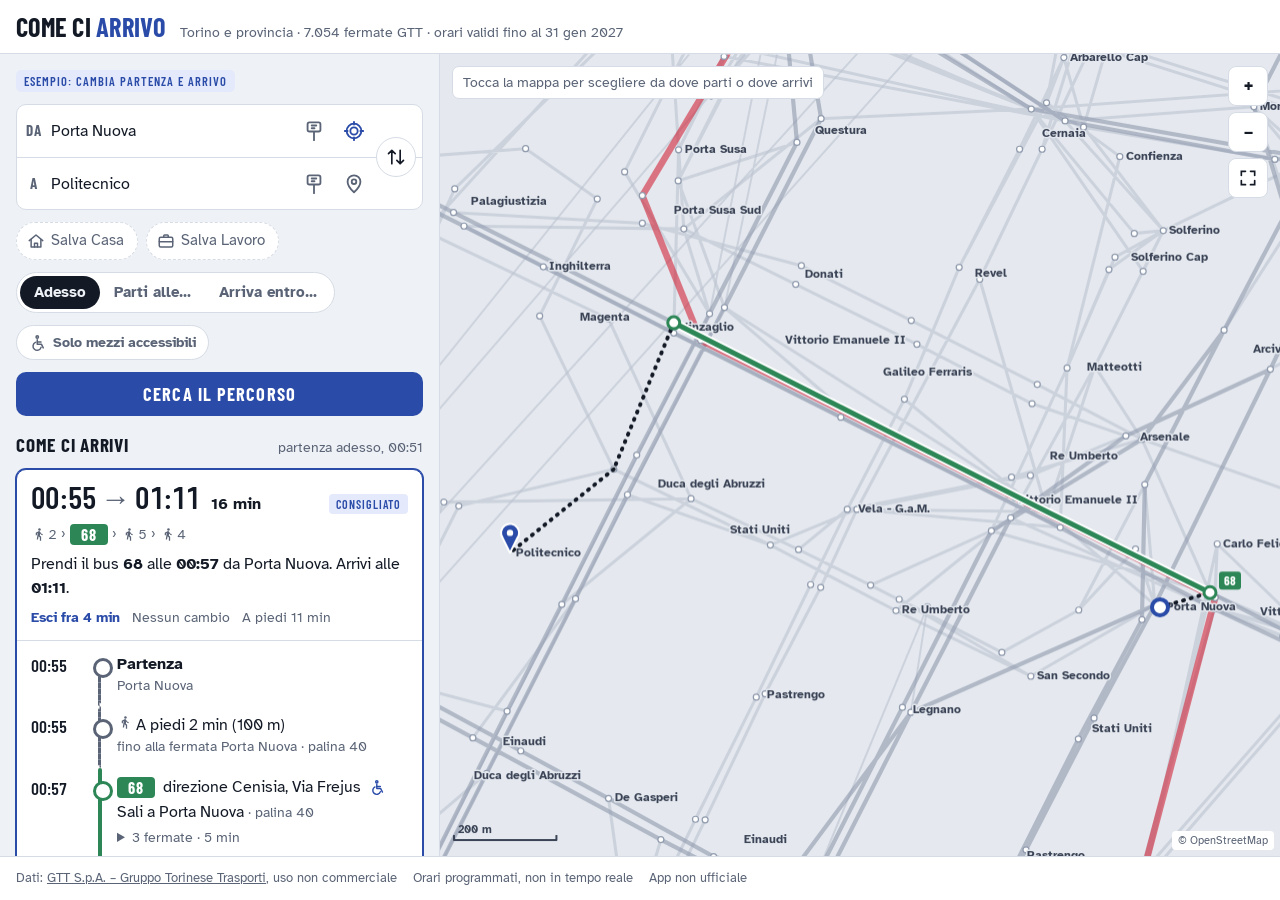
==== commit 04be8ab7: "Aggiunge Casa/Lavoro, accessibilità, "Arriva entro", tabellone e altro - Casa e Lavoro: partenza con" ====
--- a/docs/index.html
+++ b/docs/index.html
@@ -62,6 +62,7 @@
   color-scheme: dark;
 }
 
+[hidden] { display: none !important; }
 html, body { height: 100%; }
 body {
   margin: 0;
@@ -351,6 +352,118 @@
 @media (prefers-reduced-motion: no-preference) {
   .trip { transition: border-color 0.15s, box-shadow 0.15s; }
 }
+
+/* ---- luoghi salvati ---- */
+.favs { display: flex; flex-wrap: wrap; gap: 8px; align-items: center; }
+.favs:empty { display: none; }
+.fav {
+  display: inline-flex; align-items: center; gap: 6px;
+  border: 1px solid var(--line); border-radius: 999px; background: var(--surface);
+  padding: 7px 13px 7px 10px; cursor: pointer; font-weight: 700; font-size: 0.92rem;
+}
+.fav svg { width: 18px; height: 18px; color: var(--accent); }
+.fav:hover { border-color: var(--accent); }
+.fav.unset { border-style: dashed; color: var(--muted); font-weight: 400; }
+.fav.unset svg { color: var(--muted); }
+.fav.edit { border-color: var(--warn); color: var(--warn); }
+.fav.edit svg { color: var(--warn); }
+.link-btn {
+  border: 0; background: none; padding: 6px 2px; cursor: pointer;
+  color: var(--accent); font-weight: 700; font-size: 0.9rem;
+}
+
+/* ---- opzioni ---- */
+.opts { display: flex; flex-wrap: wrap; gap: 8px; }
+.chip-toggle {
+  display: inline-flex; align-items: center; gap: 6px;
+  border: 1px solid var(--line); border-radius: 999px; background: var(--surface); color: var(--muted);
+  padding: 6px 12px; cursor: pointer; font-weight: 700; font-size: 0.9rem;
+}
+.chip-toggle svg { width: 18px; height: 18px; }
+.chip-toggle[aria-pressed="true"] { background: var(--accent-soft); border-color: var(--accent); color: var(--accent); }
+.seg { flex-wrap: wrap; }
+
+/* ---- azioni sul percorso ---- */
+.trip-actions { display: flex; flex-wrap: wrap; gap: 8px; padding: 0 14px 14px; }
+.act {
+  display: inline-flex; align-items: center; gap: 6px;
+  border: 1px solid var(--line); border-radius: 8px; background: var(--surface-2);
+  padding: 8px 12px; cursor: pointer; font-weight: 700; font-size: 0.9rem;
+}
+.act svg { width: 18px; height: 18px; color: var(--accent); }
+.act:hover { border-color: var(--accent); }
+.share-text {
+  width: 100%; min-height: 110px; margin: 0 14px 14px; max-width: calc(100% - 28px);
+  border: 1px solid var(--line); border-radius: 8px; background: var(--surface-2); padding: 8px; font-size: 0.88rem;
+}
+.acc-ic { display: inline-flex; color: var(--accent); }
+.acc-ic svg { width: 17px; height: 17px; }
+.acc-note { color: var(--warn); font-size: 0.85rem; }
+
+/* ---- tabellone ---- */
+.board-actions { display: flex; gap: 16px; flex-wrap: wrap; }
+.board { list-style: none; margin: 0; padding: 0; background: var(--surface); border: 1px solid var(--line); border-radius: var(--r); overflow: hidden; }
+.board li {
+  display: grid; grid-template-columns: 3.4em 3.8em auto 1fr auto; gap: 10px; align-items: center;
+  padding: 9px 12px; border-top: 1px solid var(--line);
+}
+.board li:first-child { border-top: 0; }
+.b-time { font: 600 1.25rem/1 var(--display); font-variant-numeric: tabular-nums; }
+.b-in { color: var(--accent); font-weight: 700; font-size: 0.85rem; font-variant-numeric: tabular-nums; }
+.b-head { min-width: 0; overflow-wrap: anywhere; font-size: 0.92rem; }
+.b-pal { color: var(--muted); font-size: 0.8rem; font-variant-numeric: tabular-nums; }
+.b-rt { color: var(--bus); font-weight: 700; }
+.b-rt.late { color: var(--warn); }
+.board-links { display: flex; flex-direction: column; gap: 2px; }
+
+/* ---- avvisi ---- */
+.toast {
+  position: fixed; z-index: 60; left: 50%; transform: translateX(-50%);
+  bottom: calc(18px + env(safe-area-inset-bottom, 0px));
+  max-width: min(92vw, 460px);
+  background: var(--ink); color: var(--bg); padding: 10px 14px; border-radius: 10px;
+  box-shadow: 0 10px 28px rgb(10 20 40 / 0.25); font-size: 0.92rem;
+  display: flex; gap: 12px; align-items: center;
+}
+.toast button { border: 0; background: var(--accent); color: var(--accent-ink); border-radius: 7px; padding: 6px 10px; font-weight: 700; cursor: pointer; }
+
+.tripbar {
+  position: fixed; z-index: 50; left: 0; right: 0; bottom: 0;
+  display: flex; gap: 12px; align-items: center;
+  padding-block: 12px calc(12px + env(safe-area-inset-bottom, 0px));
+  padding-left: max(16px, env(safe-area-inset-left, 0px));
+  padding-right: max(16px, env(safe-area-inset-right, 0px));
+  background: var(--ink); color: var(--bg);
+  box-shadow: 0 -8px 24px rgb(10 20 40 / 0.25);
+}
+.tripbar.alert { background: var(--accent); color: var(--accent-ink); }
+.tb-text { flex: 1; min-width: 0; }
+.tb-text p { margin: 0; overflow-wrap: anywhere; }
+#tb-main { font: 700 1.2rem/1.2 var(--display); text-transform: uppercase; letter-spacing: 0.03em; }
+#tb-sub { font-size: 0.88rem; opacity: 0.85; }
+.tripbar button { border: 1px solid currentColor; background: transparent; color: inherit; border-radius: 8px; padding: 8px 14px; font-weight: 700; cursor: pointer; }
+body.tripping .app { padding-bottom: 84px; }
+
+/* ---- lettore QR ---- */
+.scanner { position: fixed; inset: 0; z-index: 100; background: #000; display: grid; place-items: center; }
+.scanner video { position: absolute; inset: 0; width: 100%; height: 100%; object-fit: cover; }
+.scan-frame { position: relative; width: min(64vw, 280px); aspect-ratio: 1; border: 3px solid #fff; border-radius: 18px; box-shadow: 0 0 0 100vmax rgb(0 0 0 / 0.45); }
+.scan-msg {
+  position: absolute; left: 16px; right: 16px; bottom: calc(96px + env(safe-area-inset-bottom, 0px));
+  margin: 0; text-align: center; color: #fff; font-weight: 700; text-shadow: 0 1px 4px #000;
+}
+.scan-close {
+  position: absolute; bottom: calc(28px + env(safe-area-inset-bottom, 0px)); left: 50%; transform: translateX(-50%);
+  border: 0; border-radius: 999px; background: #fff; color: #111; padding: 12px 26px; font-weight: 700; cursor: pointer;
+}
+
+.osm-attr {
+  position: absolute; right: 6px; bottom: 6px; z-index: 3;
+  font-size: 11px; color: var(--muted); background: var(--surface); padding: 2px 6px; border-radius: 4px; text-decoration: none;
+}
+.map-pop button.wide { grid-column: 1 / -1; display: inline-flex; align-items: center; justify-content: center; gap: 6px; }
+.map-pop button.wide svg { width: 17px; height: 17px; }
+.st-body .link-btn { display: block; text-align: left; padding: 4px 0 0; }
 
 </style>
 
@@ -396,15 +509,25 @@
           </button>
         </div>
 
+        <div class="favs" id="favs" aria-label="Luoghi salvati"></div>
+
         <div class="when">
-          <div class="seg" role="group" aria-label="Quando parti">
+          <div class="seg" role="group" aria-label="Quando">
             <button type="button" id="when-now" aria-pressed="true">Adesso</button>
             <button type="button" id="when-later" aria-pressed="false">Parti alle…</button>
+            <button type="button" id="when-by" aria-pressed="false">Arriva entro…</button>
           </div>
           <div class="when-at" id="when-at" hidden>
             <input type="date" id="when-date" aria-label="Giorno">
             <input type="time" id="when-time" aria-label="Ora" step="60">
           </div>
+        </div>
+
+        <div class="opts">
+          <button type="button" class="chip-toggle" id="acc" aria-pressed="false" title="Usa solo mezzi e fermate accessibili in carrozzina">
+            <svg viewBox="0 0 24 24" fill="none" stroke="currentColor" stroke-width="2" stroke-linecap="round" stroke-linejoin="round" aria-hidden="true"><circle cx="11" cy="4" r="1.6"/><path d="M11 7.5v6h5.5l2.5 5"/><path d="M11 10.5h5"/><path d="M8.5 11.2a5.5 5.5 0 1 0 7.6 6.6"/></svg>
+            Solo mezzi accessibili
+          </button>
         </div>
 
         <button type="submit" class="go" id="go">Cerca il percorso</button>
@@ -427,6 +550,7 @@
         </button>
       </div>
       <div class="map-pop" id="map-pop" hidden></div>
+      <a class="osm-attr" id="osm-attr" href="https://www.openstreetmap.org/copyright" target="_blank" rel="noopener" hidden>© OpenStreetMap</a>
     </section>
   </main>
 
@@ -435,6 +559,20 @@
     <span>Orari programmati, non in tempo reale</span>
     <span>App non ufficiale</span>
   </footer>
+</div>
+
+<div class="toast" id="toast" role="status" hidden></div>
+
+<div class="tripbar" id="tripbar" hidden>
+  <div class="tb-text"><p id="tb-main"></p><p id="tb-sub"></p></div>
+  <button type="button" id="tb-stop">Ferma</button>
+</div>
+
+<div class="scanner" id="scanner" hidden>
+  <video id="scan-video" playsinline muted></video>
+  <div class="scan-frame" aria-hidden="true"></div>
+  <p class="scan-msg" id="scan-msg">Inquadra il QR sul cartello della fermata</p>
+  <button type="button" class="scan-close" id="scan-close">Annulla</button>
 </div>
 
 <script>
@@ -474,6 +612,7 @@
       this.code = S.code; this.name = S.name; this.desc = S.desc; this.city = S.city;
       this.lat = new Float64Array(n); this.lon = new Float64Array(n);
       for (let i = 0; i < n; i++) { this.lat[i] = S.lat[i] / 1e5; this.lon[i] = S.lon[i] / 1e5; }
+      this.wc = Int8Array.from(S.wc || []); // accessibilita' fermata: 0 non indicata, 1 si', 2 no
       this.routes = data.routes.map(([short, long, type, agency]) => ({ short, long, type, agency }));
       this.services = data.services;
       this.patterns = data.patterns.map((p) => {
@@ -483,10 +622,10 @@
           for (let i = 0; i < d.length; i++) c[i + 1] = c[i] + d[i];
           return c;
         });
-        const m = p.t.length / 3;
-        const svc = new Int32Array(m), start = new Int32Array(m), prof = new Int32Array(m);
-        for (let k = 0; k < m; k++) { svc[k] = p.t[3 * k]; start[k] = p.t[3 * k + 1]; prof[k] = p.t[3 * k + 2]; }
-        return { route: p.r, head: p.h, stops, profs, svc, start, prof, n: m };
+        const m = p.t.length / 4;
+        const svc = new Int32Array(m), start = new Int32Array(m), prof = new Int32Array(m), wc = new Int8Array(m);
+        for (let k = 0; k < m; k++) { svc[k] = p.t[4 * k]; start[k] = p.t[4 * k + 1]; prof[k] = p.t[4 * k + 2]; wc[k] = p.t[4 * k + 3]; }
+        return { route: p.r, head: p.h, stops, profs, svc, start, prof, wc, n: m };
       });
 
       // fermata -> elenco di (pattern, posizione)
@@ -571,6 +710,7 @@
           start: Int32Array.from(ord, (i) => st[i]),
           prof: Int32Array.from(ord, (i) => pr[i]),
           id: Int32Array.from(ord, (i) => id[i]),
+          wc: Int8Array.from(ord, (i) => P.wc[id[i]]),
         };
       });
       if (this._tt.size > 3) this._tt.clear();
@@ -593,7 +733,7 @@
     }
 
     /** Una ricerca RAPTOR: restituisce i percorsi ottimi per numero di cambi. */
-    _search(day, t0, access, egress, from, to) {
+    _search(day, t0, access, egress, from, to, acc) {
       const n = this.nStops;
       const tt = this.timetable(day);
       const arr = [new Float64Array(n).fill(INF)];
@@ -630,7 +770,7 @@
           let trip = -1, bPos = -1;
           for (let pos = pos0; pos < L; pos++) {
             const s = P.stops[pos];
-            if (trip >= 0) {
+            if (trip >= 0 && !(acc && this.wc[s] === 2)) {
               const a = T.start[trip] + P.profs[T.prof[trip]][pos];
               if (a < best[s] && a < bestTarget) {
                 cur[s] = a; best[s] = a;
@@ -638,7 +778,7 @@
                 improved.add(s);
               }
             }
-            if (prev[s] < INF && pos < L - 1) {
+            if (prev[s] < INF && pos < L - 1 && !(acc && this.wc[s] === 2)) {
               const ready = prev[s] + (k > 1 ? SLACK : 0);
               if (trip < 0 || ready < T.start[trip] + P.profs[T.prof[trip]][pos]) {
                 let lo = 0, hi = trip < 0 ? T.n : trip;
@@ -646,6 +786,7 @@
                   const mid = (lo + hi) >> 1;
                   if (T.start[mid] + P.profs[T.prof[mid]][pos] >= ready) hi = mid; else lo = mid + 1;
                 }
+                if (acc) while (lo < T.n && T.wc[lo] === 2) lo++;
                 if (lo < (trip < 0 ? T.n : trip)) { trip = lo; bPos = pos; }
               }
             }
@@ -703,6 +844,7 @@
           trip: T.id[p.trip], boardPos: p.b, alightPos: p.a,
           from: stopPt(P.stops[p.b]), to: stopPt(P.stops[p.a]),
           start: base + c[p.b], end: base + c[p.a], stops, times,
+          wc: T.wc[p.trip],
         });
         s = P.stops[p.b];
         kk--;
@@ -717,31 +859,83 @@
       return finish(legs, from, to);
     }
 
-    /** Cerca i percorsi.
-     * q = { from:{lat,lon,stops?}, to:{lat,lon,stops?}, day, time (secondi dalla mezzanotte) } */
-    plan(q) {
+    _prep(q) {
       const from = { lat: q.from.lat, lon: q.from.lon };
       const to = { lat: q.to.lat, lon: q.to.lon };
+      const direct = dist(from.lat, from.lon, to.lat, to.lon);
+      return { from, to, direct, walkOnly: walkSecs(direct),
+        access: this._access(from.lat, from.lon, q.from.stops),
+        egress: this._access(to.lat, to.lon, q.to.stops) };
+    }
+
+    /** Cerca i percorsi in partenza dopo q.time.
+     * q = { from:{lat,lon,stops?}, to:{lat,lon,stops?}, day, time (secondi dalla mezzanotte), accessible? } */
+    plan(q) {
+      const { from, to, direct, walkOnly, access, egress } = this._prep(q);
       const out = [];
-      const direct = dist(from.lat, from.lon, to.lat, to.lon);
-      const walkOnly = walkSecs(direct);
       if (walkOnly <= MAX_WALK_ONLY) {
         out.push(finish([{ type: 'walk', from, to, dur: walkOnly, dist: direct, start: q.time, end: q.time + walkOnly }], from, to));
       }
       if (!this.inFeed(q.day) && !this.inFeed(q.day - 1)) return { journeys: out, reason: 'outside' };
-      const access = this._access(from.lat, from.lon, q.from.stops);
-      const egress = this._access(to.lat, to.lon, q.to.stops);
       if (!access.length || !egress.length) return { journeys: out, reason: access.length ? 'noEgress' : 'noAccess' };
 
       let t = q.time;
       for (let i = 0; i < 4; i++) {
-        const res = this._search(q.day, t, access, egress, from, to).filter((j) => j.rides > 0);
+        const res = this._search(q.day, t, access, egress, from, to, q.accessible).filter((j) => j.rides > 0);
         if (!res.length) break;
         out.push(...(i === 0 ? res : [res[res.length - 1]]));
         const fastest = res[res.length - 1];
         t = Math.max(t + 60, fastest.leave + 60);
       }
       return { journeys: prune(out), reason: null };
+    }
+
+    /** Cerca i percorsi che arrivano entro q.time, partendo il piu' tardi possibile. */
+    planArriveBy(q) {
+      const { from, to, direct, walkOnly, access, egress } = this._prep(q);
+      const target = q.time;
+      const out = [];
+      if (walkOnly <= MAX_WALK_ONLY) {
+        out.push(finish([{ type: 'walk', from, to, dur: walkOnly, dist: direct, start: target - walkOnly, end: target }], from, to));
+      }
+      if (!this.inFeed(q.day) && !this.inFeed(q.day - 1)) return { journeys: out, reason: 'outside' };
+      if (!access.length || !egress.length) return { journeys: out, reason: access.length ? 'noEgress' : 'noAccess' };
+      const run = (t) => this._search(q.day, t, access, egress, from, to, q.accessible).filter((j) => j.rides > 0);
+      const ea = (t) => { const r = run(t); return r.length ? r[r.length - 1].arrive : INF; };
+      // l'arrivo piu' presto cresce con l'ora di partenza: ricerca binaria sull'ultima partenza utile
+      let lo = Math.max(target - 4 * 3600, -2 * 3600), hi = target;
+      if (ea(lo) > target) return { journeys: prune(out, true), reason: out.length ? null : 'tooEarly' };
+      while (hi - lo > 60) {
+        const mid = Math.floor((lo + hi) / 2);
+        if (ea(mid) <= target) lo = mid; else hi = mid;
+      }
+      for (const t of [lo, lo - 600, lo - 1200, lo - 2400]) {
+        out.push(...run(t).filter((j) => j.arrive <= target));
+      }
+      return { journeys: prune(out, true), reason: null };
+    }
+
+    /** Prossime partenze programmate da un gruppo di fermate. */
+    departures(stops, day, time, limit = 16) {
+      const tt = this.timetable(day);
+      const out = [];
+      for (const s of stops) {
+        for (let j = this.spOff[s]; j < this.spOff[s + 1]; j++) {
+          const pi = this.spPat[j], pos = this.spPos[j];
+          const P = this.patterns[pi], T = tt[pi];
+          if (pos >= P.stops.length - 1 || !T.n) continue;
+          let lo = 0, hi = T.n;
+          while (lo < hi) {
+            const mid = (lo + hi) >> 1;
+            if (T.start[mid] + P.profs[T.prof[mid]][pos] >= time) hi = mid; else lo = mid + 1;
+          }
+          for (let k = lo; k < Math.min(T.n, lo + 4); k++) {
+            out.push({ time: T.start[k] + P.profs[T.prof[k]][pos], route: P.route, head: P.head, stop: s, wc: T.wc[k] });
+          }
+        }
+      }
+      out.sort((a, b) => a.time - b.time);
+      return out.slice(0, limit);
     }
   }
 
@@ -755,7 +949,7 @@
     };
   }
 
-  function prune(list) {
+  function prune(list, arriveBy) {
     const uniq = new Map();
     for (const j of list) if (!uniq.has(j.key)) uniq.set(j.key, j);
     const a = Array.from(uniq.values());
@@ -767,7 +961,7 @@
       // o parte quasi alla stessa ora, arriva molto prima e con meno cambi
       (o.leave >= j.leave - 300 && o.arrive + 600 <= j.arrive && o.transfers <= j.transfers))));
     // ordine: arrivo, con 3 minuti di "costo" per ogni cambio e un peso per le camminate lunghe
-    const cost = (j) => j.arrive + 180 * j.transfers + (j.rides ? 0.5 : 1) * Math.max(0, j.walk - 600);
+    const cost = (j) => (arriveBy ? -j.leave : j.arrive) + 180 * j.transfers + (j.rides ? 0.5 : 1) * Math.max(0, j.walk - 600);
     keep.sort((x, y) => cost(x) - cost(y) || y.leave - x.leave);
     return keep.slice(0, 6);
   }
@@ -803,6 +997,19 @@
   }
   function icon(svg) { const s = document.createElement('span'); s.innerHTML = svg; return s.firstChild; }
   const WALK_SVG = '<svg viewBox="0 0 24 24" fill="currentColor" aria-hidden="true"><circle cx="13.5" cy="4" r="2"/><path d="M11.3 7.2 7.6 9v4h1.9v-2.8l1.3-.6-1.6 10.4h2l1-5.3 2 2V22h2v-6.3l-2.1-2.1.6-3.3A5.5 5.5 0 0 0 18.6 13v-2a3.6 3.6 0 0 1-3.1-1.9l-1-1.6a2.1 2.1 0 0 0-3.2-.3z"/></svg>';
+
+  const SVG = (d, extra = '') => `<svg viewBox="0 0 24 24" fill="none" stroke="currentColor" stroke-width="2" stroke-linecap="round" stroke-linejoin="round" aria-hidden="true"${extra}>${d}</svg>`;
+  const HOME_SVG = SVG('<path d="M3 11.5 12 4l9 7.5"/><path d="M5.5 10v10h13V10"/><path d="M10 20v-5h4v5"/>');
+  const WORK_SVG = SVG('<rect x="3" y="7" width="18" height="13" rx="2"/><path d="M9 7V5a1 1 0 0 1 1-1h4a1 1 0 0 1 1 1v2M3 13h18"/>');
+  const WC_SVG = SVG('<circle cx="11" cy="4" r="1.6"/><path d="M11 7.5v6h5.5l2.5 5"/><path d="M11 10.5h5"/><path d="M8.5 11.2a5.5 5.5 0 1 0 7.6 6.6"/>');
+  const SHARE_SVG = SVG('<circle cx="18" cy="5" r="2.5"/><circle cx="6" cy="12" r="2.5"/><circle cx="18" cy="19" r="2.5"/><path d="m8.2 10.8 7.6-4.4M8.2 13.2l7.6 4.4"/>');
+  const BELL_SVG = SVG('<path d="M6 16V11a6 6 0 0 1 12 0v5l2 2H4z"/><path d="M10 21h4"/>');
+  const BOARD_SVG = SVG('<rect x="3" y="4" width="18" height="14" rx="2"/><path d="M7 9h4M7 13h7M15 9h2"/><path d="M12 18v3"/>');
+  /** Dentro un riquadro (la pagina su claude.ai) GPS, fotocamera e siti esterni sono bloccati. */
+  const IN_FRAME = window.self !== window.top;
+  const CAN_GPS = !IN_FRAME && !!navigator.geolocation;
+  const CAN_SCAN = !IN_FRAME && !!(navigator.mediaDevices && navigator.mediaDevices.getUserMedia);
+  const isPhone = () => window.matchMedia('(max-width: 899px)').matches;
 
   const store = {
     get(k, d) { try { const v = localStorage.getItem(k); return v ? JSON.parse(v) : d; } catch (e) { return d; } },
@@ -970,7 +1177,7 @@
 
   // indirizzi: OpenStreetMap Nominatim, solo dove la pagina puo' raggiungerlo
   // dentro un riquadro (la pagina su claude.ai) le richieste esterne sono bloccate
-  let addrBlocked = window.self !== window.top;
+  let addrBlocked = IN_FRAME;
   async function searchAddress(q, signal) {
     if (addrBlocked || q.length < 4) return [];
     const url = 'https://nominatim.openstreetmap.org/search?' + new URLSearchParams({
@@ -995,11 +1202,13 @@
   }
 
   // ---------- stato ----------
-  const state = { from: null, to: null, when: 'now', result: null, q: null, sel: 0, pick: null, example: false };
+  const state = { from: null, to: null, when: 'now', result: null, q: null, sel: 0, pick: null, example: false,
+    accessible: !!store.get('cca.accessibile', false), board: null };
   const recents = () => store.get('cca.recenti', []);
+  const slimPlace = (p) => ({ kind: p.kind, label: p.label, sub: p.sub, lat: p.lat, lon: p.lon, stops: p.stops, palina: p.palina });
   function remember(p) {
     if (!p || p.kind === 'gps' || p.kind === 'map') return;
-    const slim = { kind: p.kind, label: p.label, sub: p.sub, lat: p.lat, lon: p.lon, stops: p.stops, palina: p.palina };
+    const slim = slimPlace(p);
     const list = recents().filter((x) => !(x.label === slim.label && Math.abs(x.lat - slim.lat) < 1e-4));
     list.unshift(slim);
     store.set('cca.recenti', list.slice(0, 6));
@@ -1013,8 +1222,17 @@
     $(`${role}-input`).value = place ? placeText(place) : '';
     if (!opts.keepExample) hideExample();
     map.setEndpoints(state.from, state.to);
+    if (opts.noPlan) return;
     if (state.from && state.to) plan();
     else if (place) { map.focus(place.lat, place.lon); renderIdle(); }
+  }
+
+  function toast(text, action) {
+    const t = $('toast');
+    t.replaceChildren(h('span', { text }), action ? h('button', { type: 'button', text: action.label, onclick: action.run }) : null);
+    t.hidden = false;
+    clearTimeout(toast.timer);
+    if (!action) toast.timer = setTimeout(() => { t.hidden = true; }, 3500);
   }
 
   // ---------- campi con suggerimenti ----------
@@ -1040,7 +1258,8 @@
         for (const p of arr) {
           const i = items.length;
           items.push(p);
-          const kind = p.palina ? `Palina ${p.palina}` : recent ? 'Recente' : p.kind === 'addr' || p.kind === 'addr-search' ? 'Indirizzo' : 'Fermata';
+          const kind = p.palina ? `Palina ${p.palina}` : recent ? 'Recente' : p.kind === 'qr' ? 'Fotocamera'
+            : p.kind === 'addr' || p.kind === 'addr-search' ? 'Indirizzo' : 'Fermata';
           list.append(h('li', { role: 'option', id: `${role}-opt-${i}`, 'aria-selected': 'false', 'data-i': i },
             h('span', { class: 's-name', text: p.label }),
             h('span', { class: p.palina ? 's-kind pal' : 's-kind', text: kind }),
@@ -1079,6 +1298,7 @@
       const p = items[i];
       if (!p) return;
       if (p.kind === 'addr-search') { runAddr(); return; }
+      if (p.kind === 'qr') { list.hidden = true; setPalMode(false); input.blur(); startScan(role); return; }
       list.hidden = true;
       setPalMode(false);
       setPlace(role, p);
@@ -1087,9 +1307,10 @@
       const q = input.value.trim();
       if (palMode) {
         const digits = q.replace(/\D/g, '');
-        if (!digits) { addr = []; render([], { hint: 'Scrivi il numero che leggi sul cartello della fermata.' }); return; }
+        const qr = CAN_SCAN ? { kind: 'qr', label: 'Inquadra il QR della palina', sub: 'Usa la fotocamera del telefono' } : null;
+        if (!digits) { addr = []; render([], { hint: 'Scrivi il numero che leggi sul cartello della fermata.', action: qr }); return; }
         const hits = searchPaline(digits);
-        render(hits, { hint: hits.length ? null : `Nessuna palina con il numero ${digits}.` });
+        render(hits, { hint: hits.length ? null : `Nessuna palina con il numero ${digits}.`, action: qr });
         return;
       }
       if (!q) { addr = []; render(recents(), { heading: 'Recenti' }); return; }
@@ -1149,7 +1370,7 @@
 
   // ---------- posizione ----------
   function useGPS(auto) {
-    if (!navigator.geolocation) { if (!auto) gpsFail(); return; }
+    if (!CAN_GPS) { if (!auto) gpsFail(); return; }
     if (!auto) setMsg('Cerco la tua posizione…');
     navigator.geolocation.getCurrentPosition((pos) => {
       const { latitude: lat, longitude: lon } = pos.coords;
@@ -1161,7 +1382,9 @@
     }, () => { if (!auto) gpsFail(); }, { enableHighAccuracy: true, timeout: 12000, maximumAge: 60000 });
   }
   function gpsFail() {
-    setMsg('Non riesco a leggere la tua posizione da questa pagina. Tocca la mappa nel punto in cui sei, oppure scrivi la fermata o la via più vicina.');
+    setMsg(IN_FRAME
+      ? 'In questa pagina la posizione non è disponibile: usa il sito mikeflower.github.io/come-ci-arrivo, oppure tocca la mappa nel punto in cui sei o scrivi la palina.'
+      : 'Non riesco a leggere la tua posizione. Controlla che il permesso per la posizione sia attivo, oppure tocca la mappa nel punto in cui sei.');
     startPick('from');
   }
 
@@ -1186,7 +1409,7 @@
     if (!d || !t) return { ...romeNow(), now: true };
     const [y, m, dd] = d.split('-').map(Number);
     const [hh, mm] = t.split(':').map(Number);
-    return { y, m, d: dd, secs: hh * 3600 + mm * 60, now: false };
+    return { y, m, d: dd, secs: hh * 3600 + mm * 60, now: false, by: state.when === 'by' };
   }
 
   // ---------- ricerca e risultati ----------
@@ -1195,8 +1418,9 @@
     if (!state.from || !state.to) { renderIdle(); return; }
     const q = queryTime();
     const day = net.dayIndex(q.y, q.m, q.d);
-    const res = net.plan({ from: state.from, to: state.to, day, time: q.secs });
-    state.result = res; state.q = q; state.sel = 0;
+    const query = { from: state.from, to: state.to, day, time: q.secs, accessible: state.accessible };
+    const res = q.by ? net.planArriveBy(query) : net.plan(query);
+    state.result = res; state.q = q; state.sel = 0; state.board = null;
     renderResults();
     map.setJourney(res.journeys[0] || null);
     map.fitJourney();
@@ -1218,8 +1442,9 @@
   }
 
   function whenText(q) {
-    if (q.now) return `partenza adesso, ${hm(q.secs)}`;
-    return `partenza ${pad(q.d)}/${pad(q.m)} alle ${hm(q.secs)}`;
+    const acc = state.accessible ? ' · solo accessibili' : '';
+    if (q.now) return `partenza adesso, ${hm(q.secs)}${acc}`;
+    return `${q.by ? 'arrivo entro' : 'partenza'} ${pad(q.d)}/${pad(q.m)} alle ${hm(q.secs)}${acc}`;
   }
 
   function renderResults() {
@@ -1236,6 +1461,7 @@
         outside: `Gli orari caricati valgono dal ${ymdLabel(f.start)} al ${ymdLabel(f.end)}. Scegli un giorno in questo periodo.`,
         noAccess: 'Non ci sono fermate GTT a meno di 2,5 km dalla partenza.',
         noEgress: 'Non ci sono fermate GTT a meno di 2,5 km dall’arrivo.',
+        tooEarly: 'Non c’è modo di arrivare entro quell’ora partendo nelle 4 ore prima. Prova un orario più tardi.',
       }[res.reason] || 'Nessuna corsa trovata a quest’ora. Di notte passano poche linee: prova a partire più tardi.';
       box.append(h('p', { class: 'empty' }, h('strong', { text: 'Nessun percorso. ' }), why));
       return;
@@ -1274,11 +1500,18 @@
       h('div', { class: 'trip-top' },
         h('span', { class: 'times' }, hm(j.leave), h('span', { class: 'arrow', text: '→' }), hm(j.arrive)),
         h('span', { class: 'dur', text: dur(j.arrive - j.leave) }),
-        i === 0 ? h('span', { class: 'tag', text: 'Consigliato' }) : null),
+        i === 0 ? h('span', { class: 'tag', text: state.q.by ? 'Esci più tardi' : 'Consigliato' }) : null),
       chain, lead, meta);
     art.append(sum);
     if (sel) art.append(steps(j));
     return art;
+  }
+
+  function liveSlot(l, k) {
+    if (!RT_PROXY || !state.q.now) return null;
+    const el = h('p', { class: 'b-rt', hidden: true });
+    liveForLeg(l, el);
+    return el;
   }
 
   function stopLine(s) {
@@ -1313,11 +1546,15 @@
         h('span', { class: 'st-time', text: hm(l.start) }), h('span', { class: 'st-rail' }),
         h('div', { class: 'st-body' },
           waitSec >= 120 && k > 0 ? h('p', { class: 'wait', text: `Attesa ${dur(waitSec)}` }) : null,
-          h('div', { class: 'st-line' }, badge(route), h('span', { text: `direzione ${l.head}` })),
+          h('div', { class: 'st-line' }, badge(route), h('span', { text: `direzione ${l.head}` }),
+            l.wc === 1 ? h('span', { class: 'acc-ic', title: 'Mezzo accessibile in carrozzina' }, icon(WC_SVG)) : null),
+          state.accessible && l.wc !== 1 ? h('p', { class: 'acc-note', text: 'Accessibilità del mezzo non indicata da GTT' }) : null,
           h('p', null, 'Sali a ', ...stopLine(l.from.stop)),
+          liveSlot(l, k),
           h('details', null,
             h('summary', { text: `${nStops} ${nStops === 1 ? 'fermata' : 'fermate'} · ${dur(l.end - l.start)}` }),
             mid.length ? h('ol', null, mid) : h('p', { class: 'st-sub', text: 'Scendi alla fermata successiva.' })),
+          h('button', { type: 'button', class: 'link-btn', text: 'Prossime partenze da questa fermata', onclick: () => showBoard([l.from.stop], net.name[l.from.stop]) }),
           h('a', { class: 'live', href: liveUrl(net.code[l.from.stop]), target: '_blank', rel: 'noopener', text: 'Passaggi in tempo reale a questa fermata (sito GTT)' }))));
       ol.append(h('li', { class: 'step ride', style: rail },
         h('span', { class: 'st-time', text: hm(l.end) }), h('span', { class: 'st-rail' }),
@@ -1326,7 +1563,202 @@
     ol.append(h('li', { class: 'step walk end' },
       h('span', { class: 'st-time', text: hm(j.arrive) }), h('span', { class: 'st-rail' }),
       h('div', { class: 'st-body' }, h('p', null, h('b', { text: 'Arrivo' })), h('p', { class: 'st-sub', text: placeText(to) }))));
-    return ol;
+    const actions = h('div', { class: 'trip-actions' });
+    const shareBtn = h('button', { type: 'button', class: 'act', onclick: () => sharePlan(j, actions) }, icon(SHARE_SVG), 'Condividi');
+    actions.append(shareBtn);
+    if (CAN_GPS && j.rides) actions.append(h('button', { type: 'button', class: 'act', onclick: () => startTrip(j) }, icon(BELL_SVG), 'Avvisami quando scendere'));
+    return h('div', null, ol, actions);
+  }
+
+  // ---------- condivisione ----------
+  function shareText(j) {
+    const fromTxt = state.from.kind === 'gps' ? `la mia posizione (${state.from.sub})` : placeText(state.from);
+    const lines = [`Da ${fromTxt} a ${placeText(state.to)}`];
+    const rides = j.legs.filter((l) => l.type === 'ride');
+    if (!rides.length) lines.push(`A piedi: esco alle ${hm(j.leave)} e arrivo alle ${hm(j.arrive)} (${meters(j.legs[0].dist)}).`);
+    else {
+      lines.push(`Esco alle ${hm(j.leave)}.`);
+      for (const l of rides) {
+        const r = net.routes[l.route];
+        lines.push(`${hm(l.start)} prendo ${noun(r)} ${r.short} direzione ${l.head} a ${net.name[l.from.stop]} (palina ${net.code[l.from.stop]}), scendo a ${net.name[l.to.stop]} alle ${hm(l.end)}.`);
+      }
+      lines.push(`Arrivo alle ${hm(j.arrive)}.`);
+    }
+    return lines.join('\n');
+  }
+  async function sharePlan(j, where) {
+    const text = shareText(j);
+    const url = IN_FRAME ? '' : location.href.split('#')[0];
+    if (!IN_FRAME && navigator.share) {
+      try { await navigator.share({ title: 'Il mio percorso', text, url: url || undefined }); return; }
+      catch (e) { if (e.name === 'AbortError') return; }
+    }
+    const full = url ? `${text}\n${url}` : text;
+    try { await navigator.clipboard.writeText(full); toast('Percorso copiato: incollalo dove vuoi.'); }
+    catch (e) {
+      const ta = h('textarea', { class: 'share-text', readonly: true, 'aria-label': 'Testo del percorso da copiare' });
+      ta.value = full;
+      where.after(ta); ta.focus(); ta.select();
+      toast('Seleziona il testo e copialo.');
+    }
+  }
+
+  // ---------- tabellone della fermata ----------
+  function placeOfStop(s) { return places.find((p) => p.stops.includes(s)); }
+  function showBoard(stops, title) {
+    state.board = { stops, title };
+    renderBoard();
+    if (isPhone()) $('results').scrollIntoView({ behavior: 'smooth', block: 'start' });
+  }
+  function closeBoard() { state.board = null; if (state.result) renderResults(); else renderIdle(); }
+  function renderBoard() {
+    if (!state.board) return;
+    const { stops, title } = state.board;
+    const now = romeNow();
+    const day = net.dayIndex(now.y, now.m, now.d);
+    const deps = net.departures(stops, day, now.secs - 60, 20);
+    const box = $('results');
+    box.replaceChildren(
+      h('div', { class: 'results-head' }, h('h2', { text: `Partenze da ${title}` }),
+        h('p', { text: `${stops.length > 1 ? `paline ${stops.map((s) => net.code[s]).slice(0, 4).join(', ')}` : `palina ${net.code[stops[0]]}`} · orari programmati` })),
+      h('div', { class: 'board-actions' },
+        state.result ? h('button', { type: 'button', class: 'link-btn', text: '← Torna ai percorsi', onclick: closeBoard }) : null,
+        h('button', { type: 'button', class: 'link-btn', text: 'Aggiorna', onclick: renderBoard }),
+        h('button', { type: 'button', class: 'link-btn', text: 'Parti da qui', onclick: () => { const pl = stops.length > 1 ? placeOfStop(stops[0]) : stopPlace(stops[0]); state.board = null; setPlace('from', pl || stopPlace(stops[0])); } })));
+    if (!deps.length) {
+      box.append(h('p', { class: 'empty' }, h('strong', { text: 'Nessuna partenza a breve. ' }), 'Di notte passano poche linee.'));
+    } else {
+      const ul = h('ul', { class: 'board' });
+      for (const d of deps) {
+        const mins = Math.round((d.time - now.secs) / 60);
+        ul.append(h('li', null,
+          h('span', { class: 'b-time', text: hm(d.time) }),
+          h('span', { class: 'b-in', text: mins <= 0 ? 'ora' : mins < 90 ? `fra ${mins} min` : '' }),
+          badge(net.routes[d.route]),
+          h('span', { class: 'b-head', text: d.head }),
+          stops.length > 1 ? h('span', { class: 'b-pal', text: net.code[d.stop] }) : null));
+      }
+      box.append(ul);
+    }
+    box.append(h('div', { class: 'board-links' }, stops.slice(0, 4).map((s) =>
+      h('a', { class: 'live', href: liveUrl(net.code[s]), target: '_blank', rel: 'noopener', text: `Passaggi in tempo reale alla palina ${net.code[s]} (sito GTT)` }))));
+    loadLiveBoard(stops, box.querySelector('.board-actions'));
+  }
+  async function loadLiveBoard(stops, after) {
+    if (!RT_PROXY) return;
+    const board = state.board;
+    const lists = await Promise.all(stops.slice(0, 4).map((s) => fetchRT(net.code[s]).then((d) => ({ s, d }))));
+    if (state.board !== board || !after.isConnected) return;
+    const now = romeNow().secs;
+    const rows = [];
+    for (const { s, d } of lists) {
+      for (const e of d || []) {
+        const rt = (e.PassaggiRT || []).map((x) => rtSecs(x, now));
+        const times = rt.length ? rt : (e.PassaggiPR || []).map((x) => rtSecs(x, now));
+        if (!times.length) continue;
+        rows.push({ s, e, rt: rt.length > 0, first: Math.min(...times), times });
+      }
+    }
+    if (!rows.length) return;
+    rows.sort((a, b) => a.first - b.first);
+    const ul = h('ul', { class: 'board' });
+    for (const r of rows.slice(0, 12)) {
+      const route = net.routes.find((x) => x.short === r.e.LineaAlias || x.short === r.e.Linea);
+      const ins = r.times.slice(0, 3).map((t) => { const m = Math.round((t - now) / 60); return m <= 0 ? 'ora' : `${m} min`; }).join(' · ');
+      ul.append(h('li', null,
+        h('span', { class: 'b-time', text: hm(r.first) }),
+        h('span', { class: r.rt ? 'b-in' : 'b-pal', text: r.rt ? 'tempo reale' : 'orario' }),
+        route ? badge(route) : h('span', { class: 'badge', text: r.e.LineaAlias }),
+        h('span', { class: 'b-head' }, titleCase(r.e.Direzione || ''), h('span', { class: 'b-rt', text: ` · fra ${ins}` })),
+        stops.length > 1 ? h('span', { class: 'b-pal', text: net.code[r.s] }) : null));
+    }
+    after.after(h('div', { class: 'results-head' }, h('h2', { text: 'In tempo reale' }), h('p', { text: 'dati GTT' })), ul,
+      h('div', { class: 'results-head' }, h('h2', { text: 'Orari programmati' })));
+  }
+  setInterval(() => { if (state.board && !document.hidden) renderBoard(); }, 30000);
+  // ---------- tempo reale ----------
+  // GTT non permette ad altri siti di leggere i passaggi in tempo reale: passano da un piccolo
+  // "ponte" su Cloudflare (vedi proxy/README.md). Finche' l'indirizzo e' vuoto, l'app usa solo gli orari.
+  const RT_PROXY = '';
+  const rtCache = new Map();
+  async function fetchRT(code) {
+    if (!RT_PROXY || IN_FRAME) return null;
+    const c = rtCache.get(code);
+    if (c && Date.now() - c.t < 20000) return c.data;
+    try {
+      const r = await fetch(`${RT_PROXY}/palina/${encodeURIComponent(code)}`);
+      if (!r.ok) return null;
+      const data = await r.json();
+      rtCache.set(code, { t: Date.now(), data });
+      return data;
+    } catch (e) { return null; }
+  }
+  function rtSecs(hhmm, now) {
+    const [hh, mm] = String(hhmm).split(':').map(Number);
+    let t = hh * 3600 + mm * 60;
+    if (t < now - 6 * 3600) t += 86400;
+    return t;
+  }
+  function titleCase(x) { return x.toLowerCase().replace(/(^|[\s,(/-])([a-zà-ù])/g, (m, a, b) => a + b.toUpperCase()); }
+  async function liveForLeg(l, el) {
+    const route = net.routes[l.route];
+    const data = await fetchRT(net.code[l.from.stop]);
+    if (!data || !el.isConnected) return;
+    const now = romeNow().secs;
+    const e = data.find((x) => x.LineaAlias === route.short || x.Linea === route.short);
+    const rt = e ? (e.PassaggiRT || []).map((x) => rtSecs(x, now)) : [];
+    if (!rt.length) return;
+    const best = rt.reduce((a, b) => (Math.abs(b - l.start) < Math.abs(a - l.start) ? b : a));
+    if (Math.abs(best - l.start) > 25 * 60) return;
+    const diff = Math.round((best - l.start) / 60);
+    el.textContent = `Tempo reale: passa alle ${hm(best)}${diff > 0 ? ` (${diff} min di ritardo)` : diff < 0 ? ` (${-diff} min prima)` : ' (in orario)'}`;
+    el.className = diff > 2 ? 'b-rt late' : 'b-rt';
+    el.hidden = false;
+  }
+
+  // ---------- luoghi salvati: Casa e Lavoro ----------
+  const FAV = { casa: { name: 'Casa', icon: HOME_SVG }, lavoro: { name: 'Lavoro', icon: WORK_SVG } };
+  let favEdit = false;
+  const favs = { get: () => store.get('cca.preferiti', {}) || {}, set: (v) => store.set('cca.preferiti', v) };
+  function renderFavs() {
+    const box = $('favs');
+    const f = favs.get();
+    box.replaceChildren();
+    for (const key of Object.keys(FAV)) {
+      const p = f[key], name = FAV[key].name;
+      const text = !p ? `Salva ${name}` : favEdit ? `Elimina ${name}` : name;
+      box.append(h('button', {
+        type: 'button', class: `fav${p ? '' : ' unset'}${p && favEdit ? ' edit' : ''}`,
+        title: p ? `${name}: ${placeText(p)}` : `Salva il luogo nel campo A come ${name}`,
+        onclick: () => favTap(key),
+      }, icon(FAV[key].icon), h('span', { text })));
+    }
+    if (Object.keys(f).length) box.append(h('button', { type: 'button', class: 'link-btn', text: favEdit ? 'Fatto' : 'Modifica', onclick: () => { favEdit = !favEdit; renderFavs(); } }));
+  }
+  function favTap(key) {
+    const f = favs.get();
+    const name = FAV[key].name;
+    if (favEdit && f[key]) {
+      delete f[key]; favs.set(f);
+      if (!Object.keys(f).length) favEdit = false;
+      renderFavs(); toast(`${name} eliminata.`);
+      return;
+    }
+    if (!f[key]) {
+      if (!state.to || state.example) { setMsg(`Scegli prima il luogo nel campo A, poi tocca «Salva ${name}».`); $('to-input').focus(); return; }
+      f[key] = slimPlace(state.to); favs.set(f); renderFavs(); setMsg('');
+      toast(`${name} salvata: ${placeText(state.to)}.`);
+      return;
+    }
+    const fromIsGuess = !state.from || state.example || state.from.kind === 'gps';
+    setPlace('to', f[key], { noPlan: true });
+    if (!fromIsGuess) { plan(); return; }
+    if (CAN_GPS) { useGPS(false); return; }
+    state.from = null; $('from-input').value = '';
+    map.setEndpoints(state.from, state.to);
+    renderIdle();
+    setMsg('Scegli da dove parti: scrivi la palina, una fermata o una via, oppure tocca la mappa.');
+    $('from-input').focus();
   }
 
   // ---------- mappa ----------
@@ -1339,6 +1771,9 @@
       this.pointers = new Map();
       this.journey = null; this.from = null; this.to = null; this.gps = null;
       this.onTap = null; this.onMove = null;
+      // strade di OpenStreetMap sotto le linee (solo sul sito: nel riquadro di claude.ai le immagini esterne sono bloccate)
+      this.tilesOn = !IN_FRAME;
+      this.tiles = new Map();
       this.readColors();
       this.bind();
       this.resize();
@@ -1360,6 +1795,8 @@
         metro: g('--metro'), tram: g('--tram'), bus: g('--bus'), extra: g('--extra'), tour: g('--tour'),
         body: g('--body') || 'sans-serif',
       };
+      const theme = document.documentElement.getAttribute('data-theme');
+      this.C.dark = theme === 'dark' || (theme !== 'light' && window.matchMedia('(prefers-color-scheme: dark)').matches);
     }
     ll(lat, lon) { return [(lon - this.lon0) * this.kx, -(lat - this.lat0) * this.ky]; }
     unll(x, y) { return [this.lat0 - y / this.ky, this.lon0 + x / this.kx]; }
@@ -1484,6 +1921,54 @@
       const near = this.net.nearStops(lat, lon, 24 / this.s);
       if (this.onTap) this.onTap({ lat, lon, stop: near.length ? near[0].s : null, px, py });
     }
+    tile(z, x, y) {
+      const key = `${z}/${x}/${y}`;
+      let t = this.tiles.get(key);
+      if (t) { this.tiles.delete(key); this.tiles.set(key, t); return t; }
+      const img = new Image();
+      img.decoding = 'async';
+      t = { img, ok: false };
+      img.onload = () => { t.ok = true; this.draw(); };
+      img.onerror = () => { t.failed = true; };
+      img.src = `https://tile.openstreetmap.org/${key}.png`;
+      this.tiles.set(key, t);
+      if (this.tiles.size > 300) this.tiles.delete(this.tiles.keys().next().value);
+      return t;
+    }
+    drawTiles() {
+      const { ctx, W, H, C } = this;
+      const z = Math.max(3, Math.min(19, Math.round(Math.log2(156543.03 * Math.cos(this.lat0 * Math.PI / 180) * this.s))));
+      const n = 2 ** z;
+      const [latN, lonW] = this.unll(...this.world(0, 0));
+      const [latS, lonE] = this.unll(...this.world(W, H));
+      const tx = (lon) => Math.floor((lon + 180) / 360 * n);
+      const ty = (lat) => { const r = lat * Math.PI / 180; return Math.floor((1 - Math.log(Math.tan(r) + 1 / Math.cos(r)) / Math.PI) / 2 * n); };
+      const lonOf = (x) => x / n * 360 - 180;
+      const latOf = (y) => Math.atan(Math.sinh(Math.PI * (1 - 2 * y / n))) * 180 / Math.PI;
+      const x0 = tx(lonW), x1 = tx(lonE), y0 = ty(latN), y1 = ty(latS);
+      if ((x1 - x0 + 1) * (y1 - y0 + 1) > 80) return;
+      const useFilter = C.dark && 'filter' in ctx;
+      if (useFilter) ctx.filter = 'invert(1) hue-rotate(180deg) brightness(0.9) contrast(0.85) saturate(0.5)';
+      let drew = false;
+      for (let x = x0; x <= x1; x++) {
+        for (let y = y0; y <= y1; y++) {
+          const t = this.tile(z, x, y);
+          if (!t.ok) continue;
+          const [ax, ay] = this.scr(...this.ll(latOf(y), lonOf(x)));
+          const [bx, by] = this.scr(...this.ll(latOf(y + 1), lonOf(x + 1)));
+          ctx.drawImage(t.img, ax, ay, bx - ax + 0.5, by - ay + 0.5);
+          drew = true;
+        }
+      }
+      if (useFilter) ctx.filter = 'none';
+      if (drew) {
+        // velo leggero: le linee e il percorso restano in primo piano
+        ctx.globalAlpha = C.dark ? (useFilter ? 0.25 : 0.65) : 0.3;
+        ctx.fillStyle = C.bg; ctx.fillRect(0, 0, W, H);
+        ctx.globalAlpha = 1;
+      }
+      this.tilesDrawn = drew;
+    }
     draw() {
       if (this._raf) return;
       this._raf = requestAnimationFrame(() => { this._raf = 0; this._draw(); });
@@ -1492,15 +1977,17 @@
       const { ctx, W, H, dpr, s, C } = this;
       ctx.setTransform(dpr, 0, 0, dpr, 0, 0);
       ctx.fillStyle = C.bg; ctx.fillRect(0, 0, W, H);
+      if (this.tilesOn) this.drawTiles();
       if (!this.net) return;
       ctx.setTransform(dpr * s, 0, 0, dpr * s, dpr * (W / 2 - this.cx * s), dpr * (H / 2 - this.cy * s));
       ctx.lineCap = 'round'; ctx.lineJoin = 'round';
       ctx.globalAlpha = this.journey ? 0.6 : 1;
       const zoomPx = (base) => Math.max(0.6, Math.min(base * 2.2, base * (0.6 + s * 4)));
       const line = (path, color, px) => { ctx.strokeStyle = color; ctx.lineWidth = zoomPx(px) / s; ctx.stroke(path); };
-      line(this.paths[1], C.net, 0.9);
-      line(this.paths[2], C.net, 1.4);
-      line(this.paths[3], C.strong, 1.9);
+      const onTiles = this.tilesOn && this.tilesDrawn;
+      line(this.paths[1], onTiles ? C.strong : C.net, 0.9);
+      line(this.paths[2], onTiles ? C.strong : C.net, onTiles ? 1.6 : 1.4);
+      line(this.paths[3], onTiles ? C.ink : C.strong, 1.9);
       line(this.paths[4], C.metro, 3);
       ctx.globalAlpha = 1;
       ctx.setTransform(dpr, 0, 0, dpr, 0, 0);
@@ -1624,7 +2111,12 @@
       h('p', null, placeText(place), h('br'), h('span', { class: 'st-sub', text: place.sub })),
       h('div', { class: 'pop-actions' },
         h('button', { type: 'button', text: 'Parti da qui', onclick: () => { hidePop(); setPlace('from', place); } }),
-        h('button', { type: 'button', text: 'Arriva qui', onclick: () => { hidePop(); setPlace('to', place); } })));
+        h('button', { type: 'button', text: 'Arriva qui', onclick: () => { hidePop(); setPlace('to', place); } }),
+        stop != null ? h('button', { type: 'button', class: 'wide', onclick: () => {
+          hidePop();
+          const pl = placeOfStop(stop);
+          showBoard(pl ? pl.stops : [stop], pl ? pl.label : net.name[stop]);
+        } }, icon(BOARD_SVG), 'Prossime partenze') : null));
     pop.hidden = false;
     const W = map.W, H = map.H;
     const left = Math.max(8, Math.min(W - pop.offsetWidth - 8, px - pop.offsetWidth / 2));
@@ -1632,9 +2124,210 @@
     pop.style.left = `${left}px`; pop.style.top = `${top}px`;
   }
 
+  // ---------- QR della palina ----------
+  const scan = { stream: null, role: null, detector: null, canvas: null, timer: 0 };
+  function loadJsQR() {
+    if (window.jsQR) return Promise.resolve();
+    return new Promise((res) => {
+      const el = document.createElement('script');
+      el.src = 'jsQR.js'; el.onload = res; el.onerror = res;
+      document.head.append(el);
+    });
+  }
+  async function startScan(role) {
+    scan.role = role;
+    $('scanner').hidden = false;
+    $('scan-msg').textContent = 'Inquadra il QR sul cartello della fermata';
+    try {
+      scan.stream = await navigator.mediaDevices.getUserMedia({ video: { facingMode: 'environment' }, audio: false });
+    } catch (e) {
+      stopScan();
+      setMsg('Non riesco ad aprire la fotocamera. Controlla il permesso nelle impostazioni del browser, oppure scrivi il numero della palina.');
+      return;
+    }
+    const v = $('scan-video');
+    v.srcObject = scan.stream;
+    try { await v.play(); } catch (e) { /* parte appena possibile */ }
+    if (!scan.detector && 'BarcodeDetector' in window) {
+      try {
+        const f = await window.BarcodeDetector.getSupportedFormats();
+        if (f.includes('qr_code')) scan.detector = new window.BarcodeDetector({ formats: ['qr_code'] });
+      } catch (e) { /* uso jsQR */ }
+    }
+    if (!scan.detector) await loadJsQR();
+    scan.canvas = scan.canvas || document.createElement('canvas');
+    scanTick();
+  }
+  function stopScan() {
+    clearTimeout(scan.timer);
+    if (scan.stream) scan.stream.getTracks().forEach((t) => t.stop());
+    scan.stream = null;
+    $('scan-video').srcObject = null;
+    $('scanner').hidden = true;
+  }
+  async function scanTick() {
+    if (!scan.stream) return;
+    const v = $('scan-video');
+    let text = null;
+    if (v.readyState >= 2 && v.videoWidth) {
+      if (scan.detector) {
+        try { const r = await scan.detector.detect(v); if (r.length) text = r[0].rawValue; } catch (e) { /* riprovo */ }
+      } else if (window.jsQR) {
+        const w = Math.min(640, v.videoWidth), hh = Math.round(v.videoHeight * w / v.videoWidth);
+        const c = scan.canvas; c.width = w; c.height = hh;
+        const cx = c.getContext('2d', { willReadFrequently: true });
+        cx.drawImage(v, 0, 0, w, hh);
+        const r = window.jsQR(cx.getImageData(0, 0, w, hh).data, w, hh, { inversionAttempts: 'attemptBoth' });
+        if (r) text = r.data;
+      }
+    }
+    if (text) { handleQR(text); return; }
+    scan.timer = setTimeout(scanTick, 120);
+  }
+  /** Cerca il numero di palina nel testo del QR (di solito un link con "palina=1088"). */
+  function palinaFromQR(text) {
+    const known = (n) => byCode.has(String(+n)) ? byCode.get(String(+n)) : null;
+    for (const re of [/palin[ae][=\/:#\s_-]*(\d{1,6})/i, /(?:fermata|stop(?:_?code|_?id)?|codice)[=\/:#\s_-]*(\d{1,6})/i]) {
+      const m = text.match(re);
+      if (m && known(m[1]) != null) return known(m[1]);
+    }
+    const hits = [...new Set((text.match(/\d{2,6}/g) || []).map((n) => known(n)).filter((x) => x != null))];
+    return hits.length === 1 ? hits[0] : null;
+  }
+  function handleQR(text) {
+    stopScan();
+    const s = palinaFromQR(text);
+    if (s != null) {
+      setPlace(scan.role, stopPlace(s));
+      toast(`Palina ${net.code[s]} · ${net.name[s]}`);
+    } else {
+      setMsg(`Ho letto il QR ma non trovo un numero di palina: «${text.slice(0, 140)}». Scrivi il numero che vedi sul cartello.`);
+    }
+  }
+  $('scan-close').addEventListener('click', stopScan);
+
+  // ---------- avviso "scendi alla prossima" ----------
+  const trip = { watch: null, j: null, rides: [], leg: 0, alerted: false, lock: null, audio: null, done: false };
+  function startTrip(j) {
+    stopTrip(true);
+    trip.j = j; trip.rides = j.legs.filter((l) => l.type === 'ride'); trip.leg = 0; trip.alerted = false; trip.done = false;
+    try { trip.audio = new (window.AudioContext || window.webkitAudioContext)(); } catch (e) { trip.audio = null; }
+    requestWake();
+    trip.watch = navigator.geolocation.watchPosition(onTripPos, onTripErr, { enableHighAccuracy: true, maximumAge: 5000, timeout: 30000 });
+    document.body.classList.add('tripping');
+    $('tripbar').hidden = false;
+    $('tripbar').classList.remove('alert');
+    renderTrip(null);
+  }
+  function requestWake() {
+    if (!navigator.wakeLock) return;
+    navigator.wakeLock.request('screen').then((l) => { trip.lock = l; }).catch(() => {});
+  }
+  document.addEventListener('visibilitychange', () => { if (!document.hidden && trip.watch != null) requestWake(); });
+  function stopTrip(silent) {
+    if (trip.watch != null) navigator.geolocation.clearWatch(trip.watch);
+    trip.watch = null;
+    if (trip.lock) { trip.lock.release().catch(() => {}); trip.lock = null; }
+    document.body.classList.remove('tripping');
+    $('tripbar').hidden = true;
+    if (!silent && trip.j) toast('Avviso fermato.');
+    trip.j = null;
+  }
+  $('tb-stop').addEventListener('click', () => stopTrip(false));
+  function onTripErr() {
+    $('tb-main').textContent = 'GPS non disponibile';
+    $('tb-sub').textContent = 'Senza posizione non posso avvisarti. Controlla il permesso per la posizione.';
+  }
+  function beep() {
+    const a = trip.audio;
+    if (!a) return;
+    try {
+      a.resume();
+      [0, 0.35, 0.7].forEach((t) => {
+        const o = a.createOscillator(), g = a.createGain();
+        o.frequency.value = 880; o.connect(g); g.connect(a.destination);
+        g.gain.setValueAtTime(0.0001, a.currentTime + t);
+        g.gain.exponentialRampToValueAtTime(0.4, a.currentTime + t + 0.02);
+        g.gain.exponentialRampToValueAtTime(0.0001, a.currentTime + t + 0.25);
+        o.start(a.currentTime + t); o.stop(a.currentTime + t + 0.3);
+      });
+    } catch (e) { /* niente suono */ }
+  }
+  function nowFor(t) {
+    // secondi "di servizio" confrontabili con gli orari del percorso (che possono superare le 24)
+    const n = romeNow().secs;
+    return t >= 86400 && n < 43200 ? n + 86400 : n;
+  }
+  function onTripPos(pos) {
+    if (!trip.j) return;
+    const { latitude: lat, longitude: lon } = pos.coords;
+    map.setGps(lat, lon);
+    const l = trip.rides[trip.leg];
+    if (!l) {
+      const d = R.dist(lat, lon, state.to.lat, state.to.lon);
+      renderTrip({ dest: d });
+      if (d < 80 && !trip.done) { trip.done = true; toast('Sei arrivato.'); setTimeout(() => stopTrip(true), 4000); }
+      return;
+    }
+    const last = l.stops.length - 1;
+    const alight = l.stops[last];
+    const dA = R.dist(lat, lon, net.lat[alight], net.lon[alight]);
+    let near = 0, nd = Infinity;
+    l.stops.forEach((s, i) => { const d = R.dist(lat, lon, net.lat[s], net.lon[s]); if (d < nd) { nd = d; near = i; } });
+    const onBoard = nowFor(l.start) >= l.start - 30;
+    const left = Math.max(0, last - near);
+    if (!trip.alerted && onBoard && (dA < 400 || (near >= last - 1 && nd < 200))) {
+      trip.alerted = true;
+      if (navigator.vibrate) navigator.vibrate([400, 150, 400, 150, 800]);
+      beep();
+    }
+    // tratto finito: sono alla fermata di discesa, oppure sono passati 10 minuti dall'arrivo previsto
+    if (trip.alerted && (dA < 50 || nowFor(l.end) > l.end + 600)) {
+      trip.leg++; trip.alerted = false;
+      $('tripbar').classList.remove('alert');
+      return onTripPos(pos);
+    }
+    renderTrip({ dA, left, onBoard, l });
+  }
+  function renderTrip(info) {
+    const bar = $('tripbar'), main = $('tb-main'), sub = $('tb-sub');
+    const l = trip.rides[trip.leg];
+    if (!l) {
+      bar.classList.remove('alert');
+      main.textContent = `Arrivo alle ${hm(trip.j.arrive)}`;
+      sub.textContent = info && info.dest != null ? `Ultimo tratto a piedi · ${meters(info.dest)} a ${placeText(state.to)}` : 'Ultimo tratto a piedi';
+      return;
+    }
+    const r = net.routes[l.route];
+    const alight = l.stops[l.stops.length - 1];
+    if (trip.alerted) {
+      bar.classList.add('alert');
+      main.textContent = `Scendi alla prossima: ${net.name[alight]}`;
+      sub.textContent = `Palina ${net.code[alight]} · arrivo previsto ${hm(l.end)}`;
+      return;
+    }
+    if (!info || !info.onBoard) {
+      main.textContent = `Prendi ${noun(r)} ${r.short} alle ${hm(l.start)}`;
+      sub.textContent = `A ${net.name[l.from.stop]} (palina ${net.code[l.from.stop]}), direzione ${l.head}. Tieni aperta questa pagina.`;
+      return;
+    }
+    main.textContent = `Scendi a ${net.name[alight]}`;
+    sub.textContent = `${info.left <= 1 ? 'Alla prossima fermata' : `Mancano circa ${info.left} fermate`} · ${meters(info.dA)} · ${hm(l.end)}`;
+  }
+
+  // ---------- funzionamento senza rete ----------
+  if (!IN_FRAME && 'serviceWorker' in navigator && (location.protocol === 'https:' || location.hostname === 'localhost')) {
+    const hadController = !!navigator.serviceWorker.controller;
+    navigator.serviceWorker.register('sw.js').catch(() => {});
+    navigator.serviceWorker.addEventListener('controllerchange', () => {
+      if (hadController) toast('È disponibile una versione aggiornata.', { label: 'Ricarica', run: () => location.reload() });
+    });
+  }
+
   // ---------- avvio ----------
   const map = new MapView($('map'), $('map-wrap'));
   map.onTap = onMapTap;
+  $('osm-attr').hidden = !map.tilesOn;
   map.onMove = hidePop;
 
   const fields = { from: makeField('from'), to: makeField('to') };
@@ -1654,11 +2347,26 @@
     state.when = w;
     $('when-now').setAttribute('aria-pressed', String(w === 'now'));
     $('when-later').setAttribute('aria-pressed', String(w === 'at'));
-    $('when-at').hidden = w !== 'at';
+    $('when-by').setAttribute('aria-pressed', String(w === 'by'));
+    $('when-at').hidden = w === 'now';
+    if (w === 'by') {
+      // proposta: fra un'ora
+      const n = romeNow();
+      if (!$('when-time').dataset.touched) $('when-time').value = hm(Math.min(n.secs + 3600, 86340));
+    }
     plan();
   }
   $('when-now').addEventListener('click', () => setWhen('now'));
   $('when-later').addEventListener('click', () => setWhen('at'));
+  $('when-by').addEventListener('click', () => setWhen('by'));
+  $('when-time').addEventListener('input', () => { $('when-time').dataset.touched = '1'; });
+  function setAcc(on) {
+    state.accessible = on;
+    store.set('cca.accessibile', on);
+    $('acc').setAttribute('aria-pressed', String(on));
+  }
+  $('acc').addEventListener('click', () => { setAcc(!state.accessible); plan(); });
+  setAcc(state.accessible);
   $('when-date').addEventListener('change', plan);
   $('when-time').addEventListener('change', plan);
   $('plan').addEventListener('submit', (e) => {
@@ -1692,6 +2400,7 @@
     }
     net = new R.Network(data);
     buildPlaces();
+    renderFavs();
     map.setNetwork(net, places);
     const f = net.feed;
     $('feedinfo').textContent = `Torino e provincia · ${net.nStops.toLocaleString('it-IT')} fermate GTT · orari validi fino al ${ymdLabel(f.end)}`;
